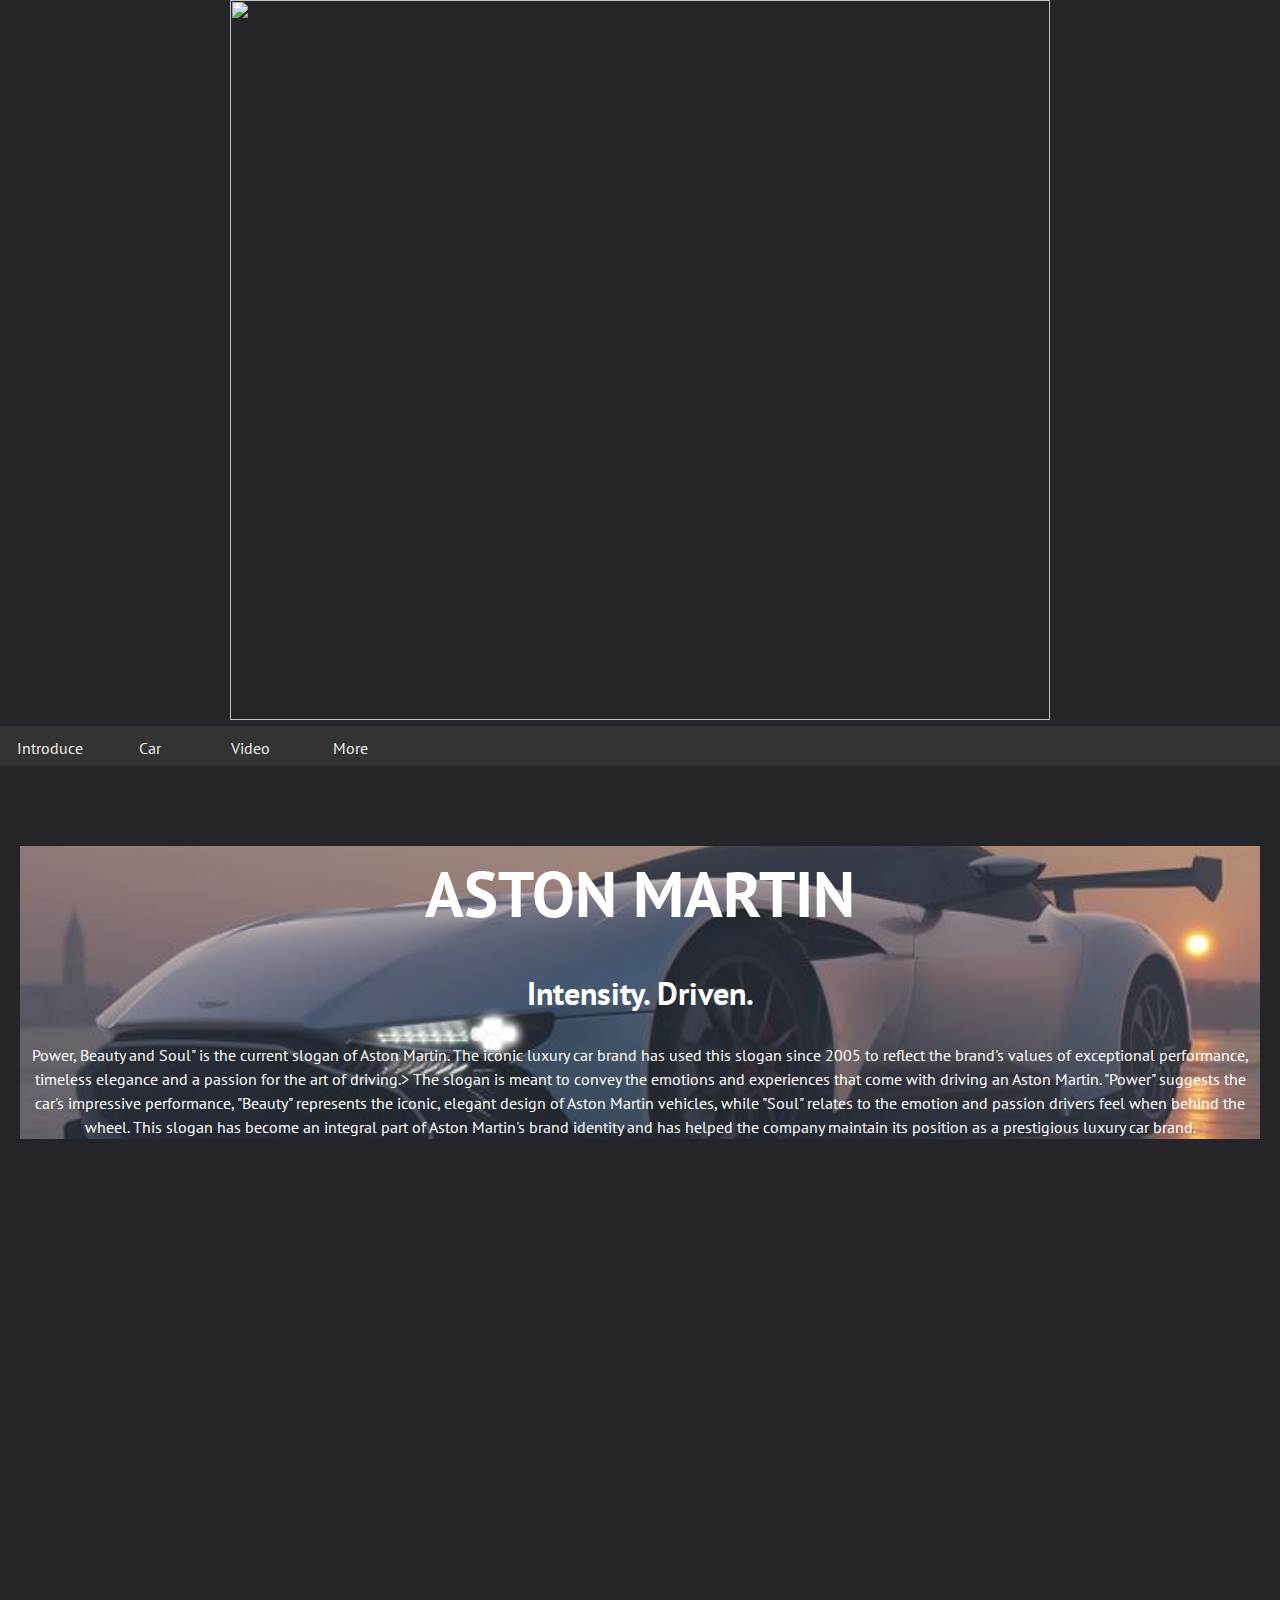
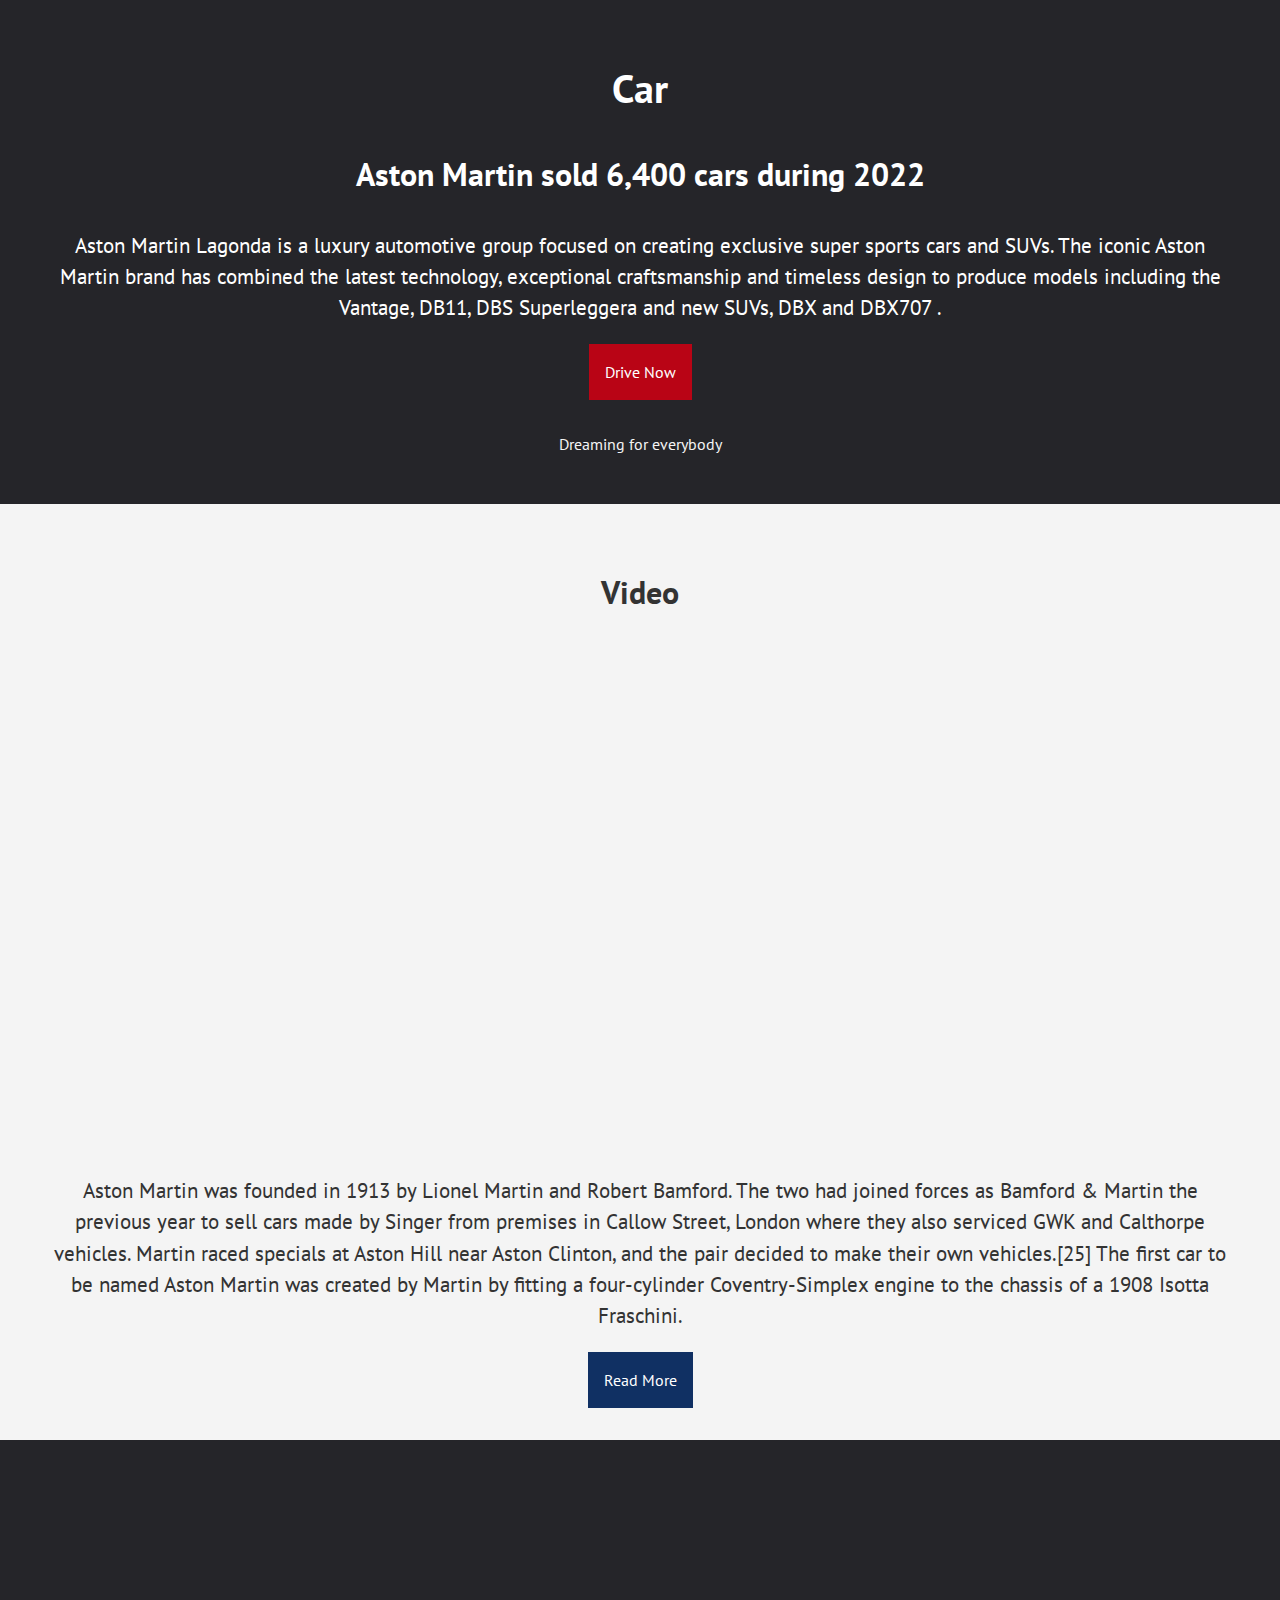
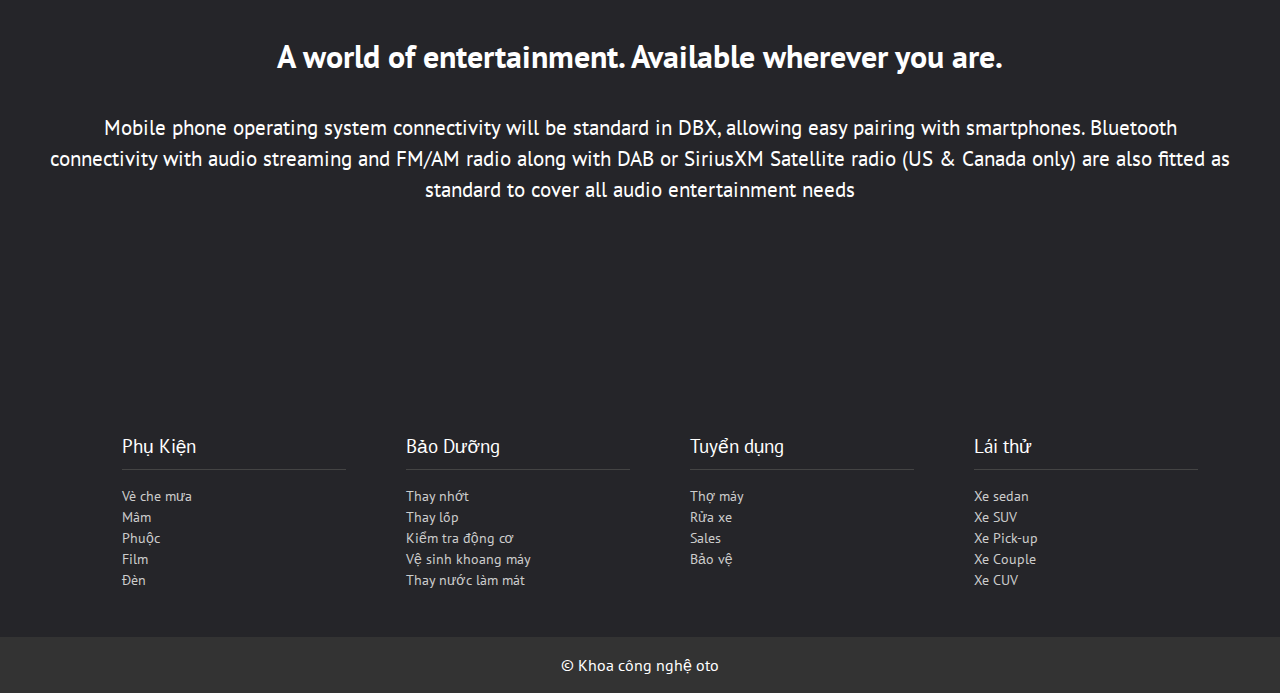
==== index.html @ b35b9ddd "This is a new commit for what I originally planned to be amended" ====
<!DOCTYPE html>
<html lang="en">

<head>
  <meta charset="UTF-8">
  <meta name="viewport" content="width=device-width, initial-scale=1.0">
  <meta http-equiv="X-UA-Compatible" content="ie=edge">
  <link rel="stylesheet" href="https://use.fontawesome.com/releases/v5.2.0/css/all.css" integrity="sha384-hWVjflwFxL6sNzntih27bfxkr27PmbbK/iSvJ+a4+0owXq79v+lsFkW54bOGbiDQ"
    crossorigin="anonymous">

  <link rel="stylesheet" href="css/style.css">
  <title>Welcome to Aston Martin</title>
</head>

<body>
    <div class="mobile-menu-wrapper">
        <div class="mobile-menu-overlay">
        </div>
        <div class="mobile-menu-container scrollable">
			<a class="mobile-menu-close" href="javascript:void(0)"> 
                <img class="btn-menu" 
                src="image/logo.png" alt=""></a>
           
        </div>
    </div>
  <!-- Showcase & Nav -->
  <div id="showcase">
    <header>
      <nav class='cf'>
        <ul class='cf'>
          <li class="hide-on-small">
            <a href="#showcase">Introduce</a>
          </li>
          <li>
            <a href='#music'>Car</a>
          </li>
          <li>
            <a href='#video'>Video</a>
          </li>
          <li>
            <a href="#more">More</a>
          </li>
            

        </ul>
        <a href='#' id='openup'>ASTON MARTIN</a>
      </nav>
    </header>
    <div class="batman">
      <h1>ASTON MARTIN</h1>
      <h2>Intensity. Driven.</h2>
      <p class="lead hide-on-small"></p>
        Power, Beauty and Soul" is the current slogan of Aston Martin. 
        The iconic luxury car brand has used this slogan since 2005 to reflect the brand's values of exceptional performance, timeless elegance and a passion for the art of driving.> 
         The slogan is meant to convey the emotions and experiences that come with driving an Aston Martin. "Power" suggests the car's impressive performance, "Beauty" represents the iconic, elegant design of Aston Martin vehicles, while "Soul" relates to the emotion and passion drivers feel when behind the wheel. 
         This slogan has become an integral part of Aston Martin's brand identity and has helped the company maintain its position as a prestigious luxury car brand.
      </p>
    </div>
  </div>

  <!-- Car Section -->
  <section id="music" class="section">
    <div class="container">
      <h2 class="section-head">
       </i> Car
      </h2>
      <h3>Aston Martin sold 6,400 cars during 2022</h3>
      <p class="lead">Aston Martin Lagonda is a luxury automotive group focused on creating exclusive super sports cars and SUVs. 
        The iconic Aston Martin brand has combined the latest technology, exceptional craftsmanship and timeless design to produce models including the Vantage, DB11, DBS Superleggera and new SUVs, DBX and DBX707 .
    </p>
      <a href="#" class="btn btn-primary mb">Drive Now</a>
      <p class="text-light">Dreaming for everybody</p>
      <div class="sedan">
        <img src="./image/1.jpg" alt="" class="item" />
        <img src="./image/6.jpg" alt="" class="item" />
        <img src="./image/8.jpg" alt="" class="item" />
       
    </div>
    <script>
        var myIndex = 0;
        carousel();

        function carousel(){
            var x = document.getElementsByClassName("item");
            for(var i = 0; i < x.length; i++){
                x[i].style.display = "none";
            }
            myIndex++;
            if(myIndex > x.length){
                myIndex = 1;

            }
            x[myIndex - 1].style.display = "block";
            setTimeout(carousel,2000);
        }
    </script>
    </div>
  </section>

  <!-- Video Section -->
  <section id="video" class="section bg-light">
    <div class="container">
      <h3>Video</h3>
      <iframe width="800" height="500" 
      src="https://www.youtube.com/embed/kyOWkoTla2Y/autoplay=1" title="Getting started, from entry to exit | Aston Martin DB11" frameborder="0" allow="accelerometer; autoplay; clipboard-write; encrypted-media; gyroscope; picture-in-picture; web-share" allowfullscreen></iframe>
      <p class="lead">Aston Martin was founded in 1913 by Lionel Martin and Robert Bamford.
         The two had joined forces as Bamford & Martin the previous year to sell cars made by Singer from premises in Callow Street, London where they also serviced GWK and Calthorpe vehicles. 
         Martin raced specials at Aston Hill near Aston Clinton, and the pair decided to make their own vehicles.[25] The first car to be named Aston Martin was created by Martin by fitting a four-cylinder Coventry-Simplex engine to the chassis of a 1908 Isotta Fraschini.</p>
      <a href="#" class="btn btn-secondary">Read More</a>
    
    </div>
  </section>

  <!-- Entertainment Section -->
  <section id="entertainment" class="section">
    <div class="container">
      <h3>A world of entertainment. Available wherever you are.</h3>
      <p class="lead">Mobile phone operating system connectivity will be standard in DBX, allowing easy pairing with
        smartphones. Bluetooth connectivity with audio streaming and FM/AM radio along with DAB or
        SiriusXM Satellite radio (US & Canada only) are also fitted as standard to cover all audio
        entertainment needs</p>
    </div>
  </section>

  

  <!-- Footer -->
  <footer>
    <div class="container">
      <div class="footer-cols">
        <ul>
          <li>Phụ Kiện</li>
          <li>
            <a href="#">Vè che mưa</a>
          </li>
<li>
            <a href="#">Mâm</a>
          </li>
          <li>
            <a href="#">Phuộc</a>
          </li>
          <li>
            <a href="#">Film</a>
          </li>
          <li>
            <a href="#">Đèn</a>
          </li>
        </ul>

        <ul>
          <li>Bảo Dưỡng</li>
          <li>
            <a href="#">Thay nhớt</a>
          </li>
          <li>
            <a href="#">Thay lốp</a>
          </li>
          <li>
            <a href="#">Kiểm tra động cơ</a>
          </li>
          <li>
            <a href="#">Vệ sinh khoang máy</a>
          </li>
          <li>
            <a href="#">Thay nước làm mát</a>
          </li>
        </ul>

        <ul>
          <li>Tuyển dụng</li>
          <li>
            <a href="#">Thợ máy</a>
          </li>
          <li>
            <a href="#">Rửa xe</a>
          </li>
          <li>
            <a href="#">Sales</a>
          </li>
          <li>
            <a href="#">Bảo vệ</a>
          </li>
          
    

        </ul>

        <ul>
          <li>Lái thử</li>
          <li>
            <a href="#">Xe sedan</a>
          </li>
          <li>
            <a href="#">Xe SUV</a>
          </li>
          <li>
            <a href="#">Xe Pick-up</a>
          </li>
          <li>
            <a href="#">Xe Couple</a>
          </li>
          <li>
            <a href="#">Xe CUV</a>
          </li>
        </ul>

      </div>
    </div>
    <div class="footer-bottom text-center">
     &copy; Khoa công nghệ oto 
    </div>
  </footer>

  
</body>

</html>
---- css/style.css ----
@import url('https://fonts.googleapis.com/css?family=PT+Sans');

/* CSS Variables */
:root {
  --primary-color: #b90415;
  --primary-color-hover: #d3071b;
  --secondary-color: #103063;
  --secondary-color-hover: #143f85;
  --light-color: #f4f4f4;
}
.batman{
  text-align: center;
  margin-top: 80px;
  margin-bottom: -50px;
  margin-left: 20px;
  margin-right: 20px;
  background-repeat: no-repeat;
  background-position: center;
  background-size: cover;
  background-image: url(../Image/5.jpg)
}

body {
  font-family: 'PT Sans', sans-serif;
  min-width: none;
  background-color: #252529;
  margin: 0;
  color: #fff;
  line-height: 1.5
}

img {
  margin: auto;
  width: 100%;
  text-align: center;
}

a {
  text-decoration: none;
  color: #ccc;
}

/* Section */
.section {
  padding: 2rem 0;
}
.section-head {

    font-size: 2.5rem;
    margin: 0;
  }

.section h3 {
  font-size: 2rem;
}

section#entertainment {
  background: url(../image/3.jpg) no-repeat bottom/cover;
  padding: 10rem 0;
}

.gift-cards {
  display: grid;
  grid-gap: 20px;
  grid-template-columns: repeat(2, 1fr);
  text-align: left;
}

/* Showcase */
#showcase {
  margin: 0;
  padding: 0;
  
  width: 100%;
  height: 100vh;
  position: relative;
  overflow-y: hidden;
}

#showcase .container {
  margin-top: 25vh;
}

#showcase h1 {
  font-size: 4rem;
  margin-bottom: 0;
}

#showcase h2 {
  font-size: 2rem;
}

/* Footer */
footer .footer-cols {
  display: grid;
  grid-gap: 20px;
  grid-template-columns: repeat(4, 1fr);
  padding: 2rem;
  text-align: left;
  font-size: 14px;
}

footer .footer-cols ul {
  list-style: none;
}

footer .footer-cols ul li:first-child {
  font-size: 1.2rem;
  padding-bottom: 0.5rem;
  border-bottom: #444 solid 1px;
  margin-bottom: 1rem;
}

footer .footer-bottom {
  background: #333;
  padding: 1rem;
}

/* Utility Classes */
.container {
  max-width: 1180px;
  text-align: center;
  margin: 1;
  padding: 1 3rem;
}

.lead {
  font-size: 1.3rem;
}

.text-center {
  text-align: center;
}

/* Buttons */
.btn {
  padding: 1rem;
  color: #fff;
  display: inline-block;
}

.btn-primary {
  background: var(--primary-color);
}

.btn-primary:hover {
  background: var(--primary-color-hover);
}

.btn-secondary {
  background: var(--secondary-color);
}

.btn-secondary:hover {
  background: var(--secondary-color-hover);
}

/* Text colors */
.text-primary {
  color: var(--primary-color);
}

.text-secondary {
  color: var(--secondary-color);
}

.text-light {
  color: var(--light-color);
}

.bg-light {
  background: var(--light-color);
  color: #333;
}

.mb {
  margin-bottom: 1rem;
}

.mt {
  margin-top: 1rem;
}

/* Navigation */
nav {
  height: 40px;
  width: 100%;
  background-color: #333;
  color: #eee;
  position: relative;
}
nav ul {
  padding: 0;
  margin: 0;
}
nav li {
  display: inline;
  float: left;
}
nav a {
  display: inline-block;
  width: 100px;
  text-align: center;
  text-decoration: none;
  padding: 10px 0;
  color: #eee;
  text-decoration: none;
}
nav li:hover {
  background-color: #444;
}
nav a#openup {
  display: none;
}

@media screen and (max-width: 580px) {
  .hide-on-small {
    display: none;
  }

  #showcase {
    height: 50vh;
  }

  #showcase .container {
    margin-top: 15vh;
}

  #showcase h1 {
    font-size: 3rem;
  }

  #showcase h2 {
    font-size: 1.5rem;
  }

  nav {
    height: auto;
    border-bottom: 0;
  }
  nav ul {
    display: none;
    height: auto;
  }
  nav li {
    width: 100%;
    float: left;
    position: relative;
  }
  nav a {
    text-align: left;
    width: 100%;
    text-indent: 25px;
    background: #333;
    border-bottom: 1px solid #555;
  }
  nav a:hover {
    background: #444;
  }
  nav a#openup:after {
    content: '|||';
    transform: rotate(-90deg);
    -ms-transform: rotate(-90deg);
    /* IE 9 */
    -webkit-transform: rotate(-90deg);
    /* Safari and Chrome */
    width: 30px;
    height: 30px;
    display: inline-block;
    position: absolute;
    right: 5px;
    top: 20px;
  }
  nav a#openup {
    display: block;
    background-color: #333;
    width: 100%;
    position: relative;
  }
}
.cf:before,
.cf:after {
  content: '';
  display: table;
}

.cf:after {
  clear: both;
}

.cf {
  zoom: 1;
}


@media screen and (max-width: 780px) {
  .gift-cards {
    grid-template-columns: 1fr;
  }

  footer .footer-cols {
    display: none;
  }
}

@media screen and (max-height: 580px) {
  #showcase p.lead {
    display: none;
  }
}
.container{
    margin-top: auto;
    width: auto;
    height: auto;
    margin: auto;
    position: relative;
}
img{
    margin: auto;
    width: 80%;
    height:auto;
    text-align: center;
}

a {
    text-decoration: none;
}
.prev, .next{
    position: absolute;
    top: 50%;
    margin-top: -22px;
    font-size: 18px;
    padding: 16px;
    /* background : orange; */
    border-radius: 0 3px 3px 0;
    color: beige;

}
.next{
    right: 0;
}
.prev:hover, 
.next:hover {
    background: rgba(0,0,0,0.8);
}
.btn-menu {
   margin-left: 10%;
   width: 80%; height: 80vh;
}
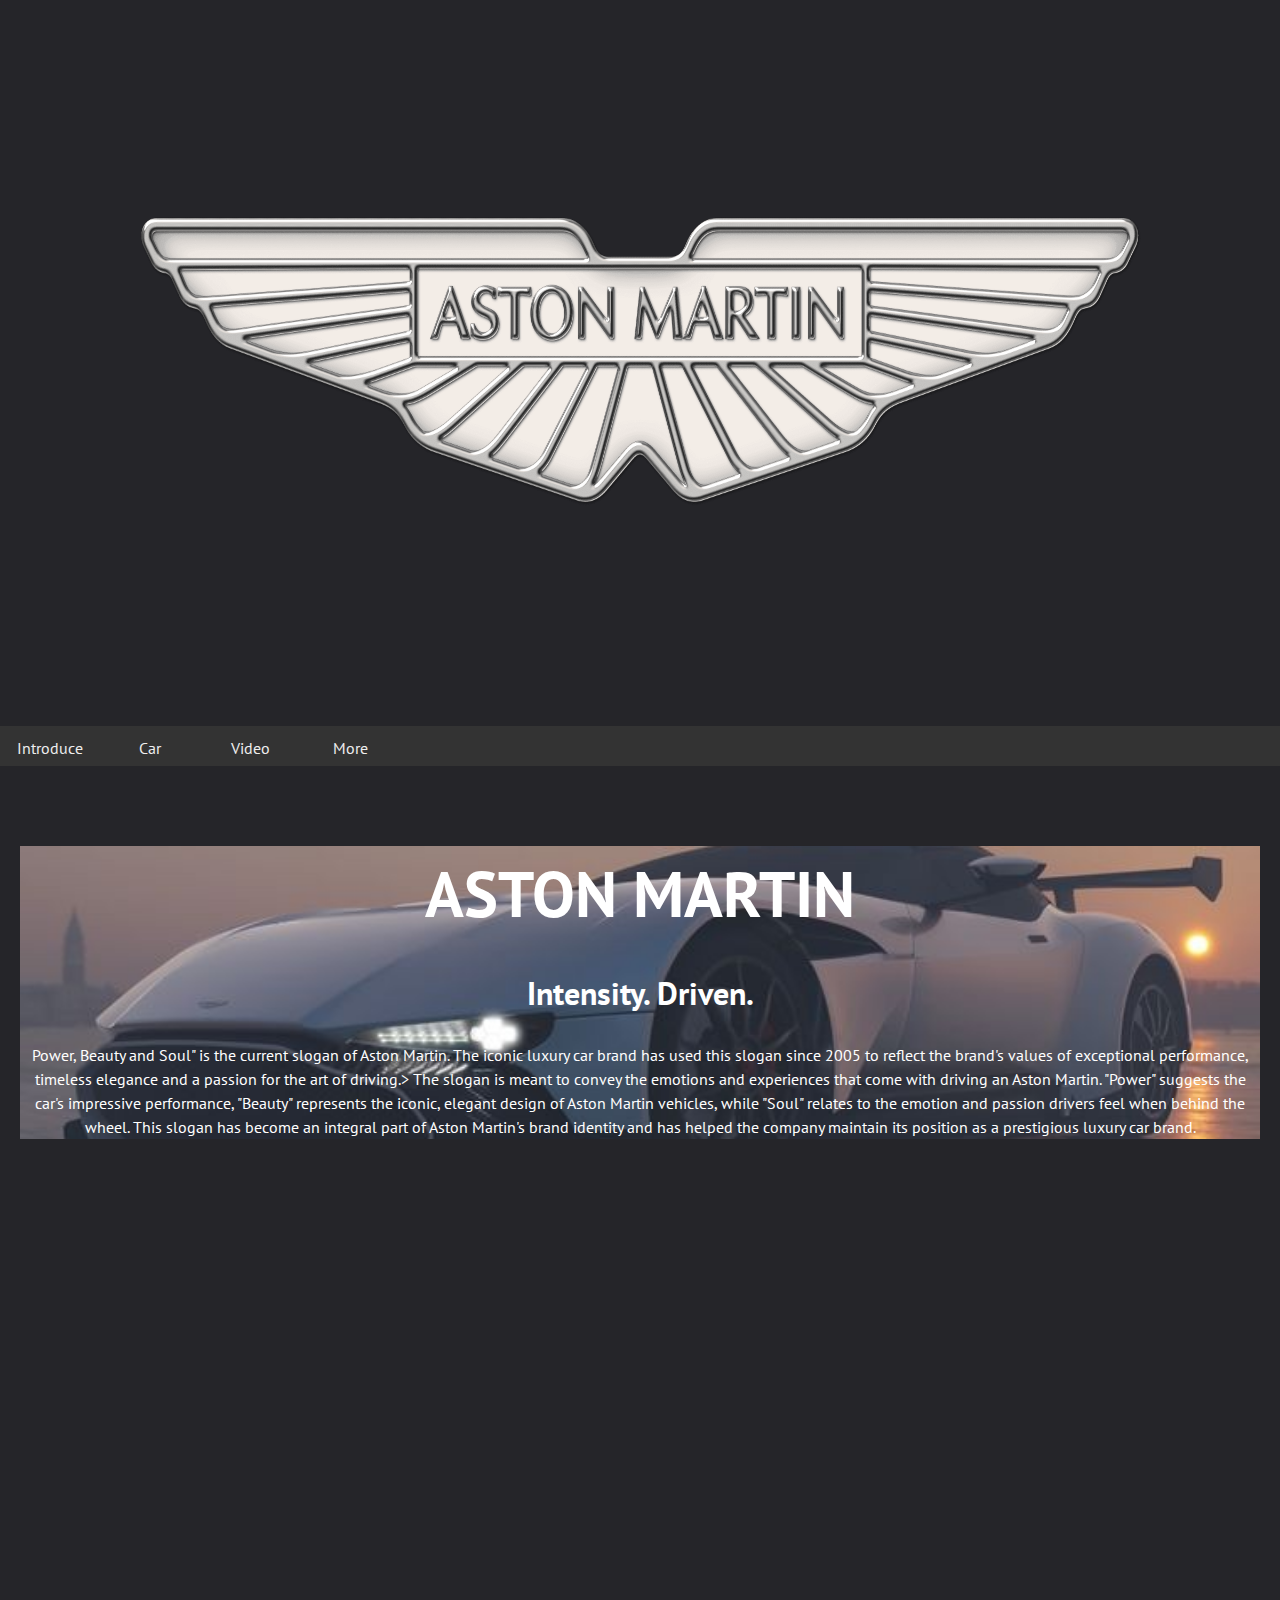
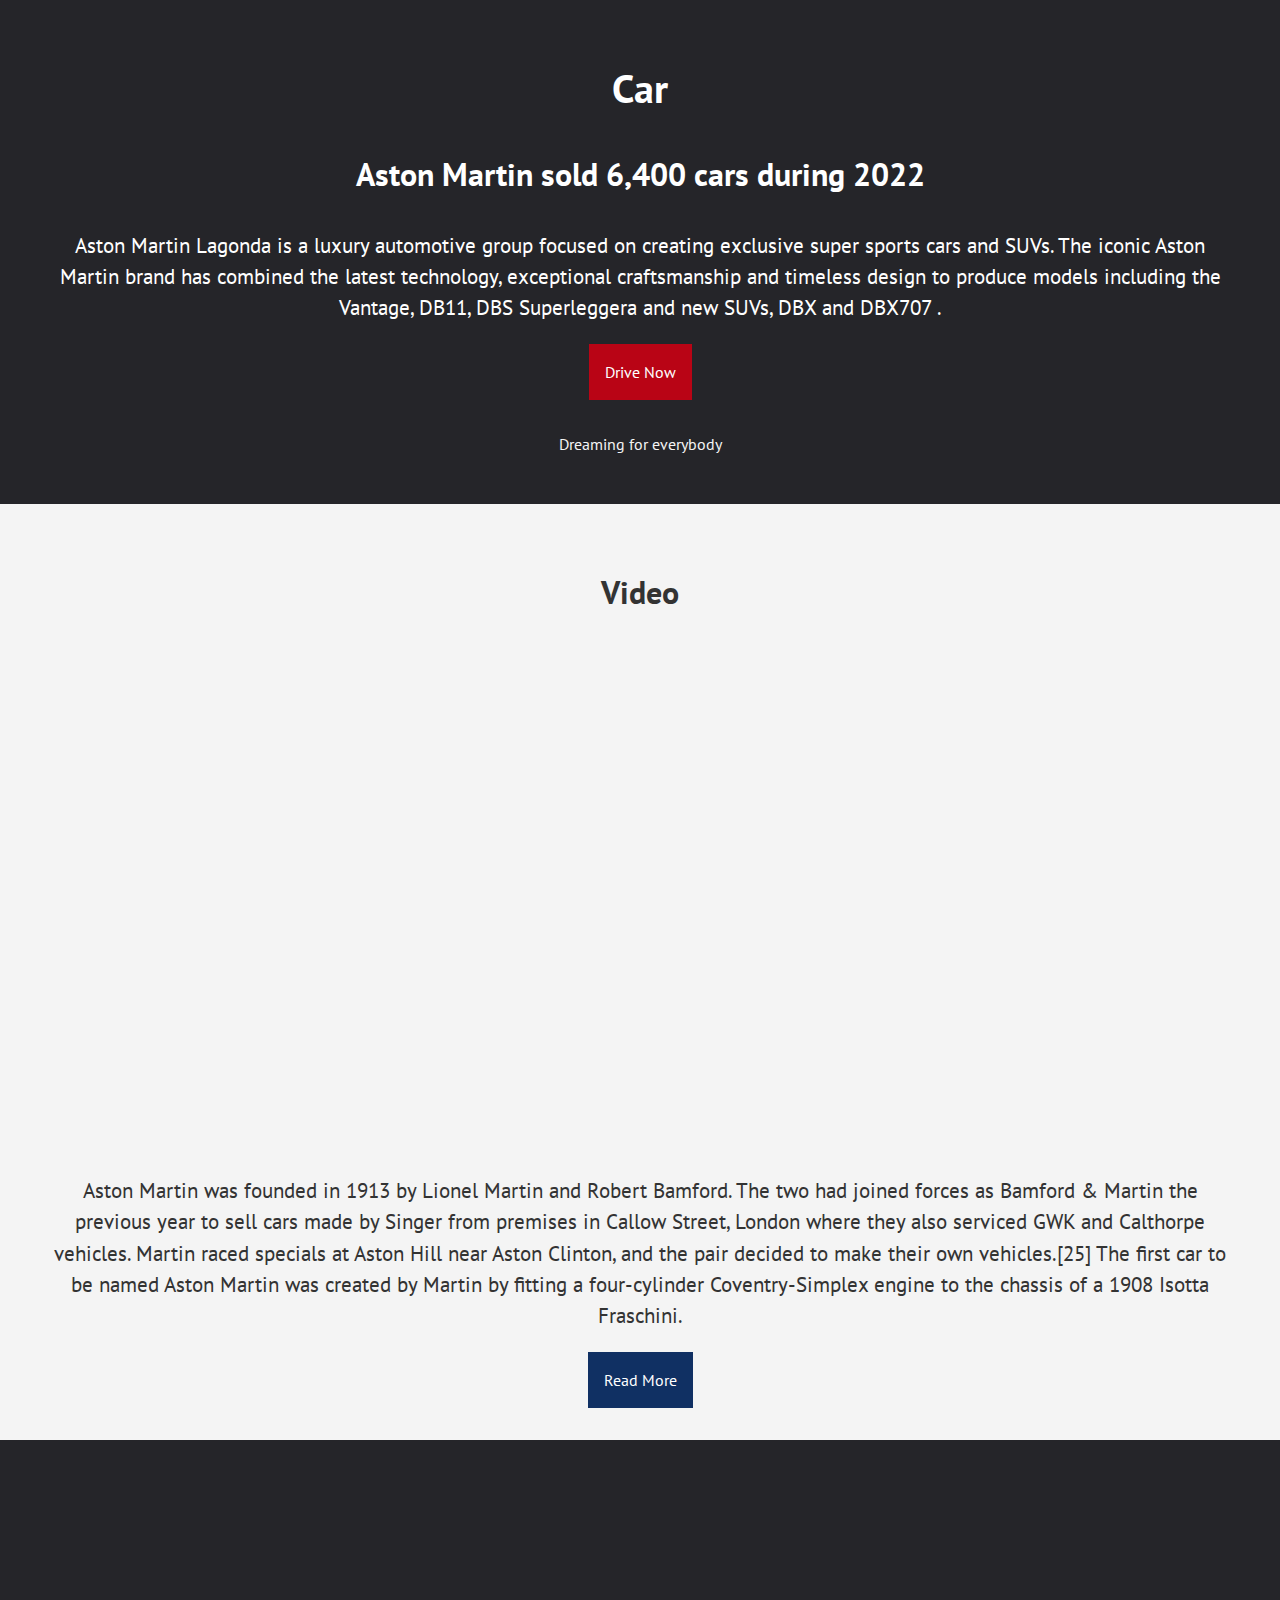
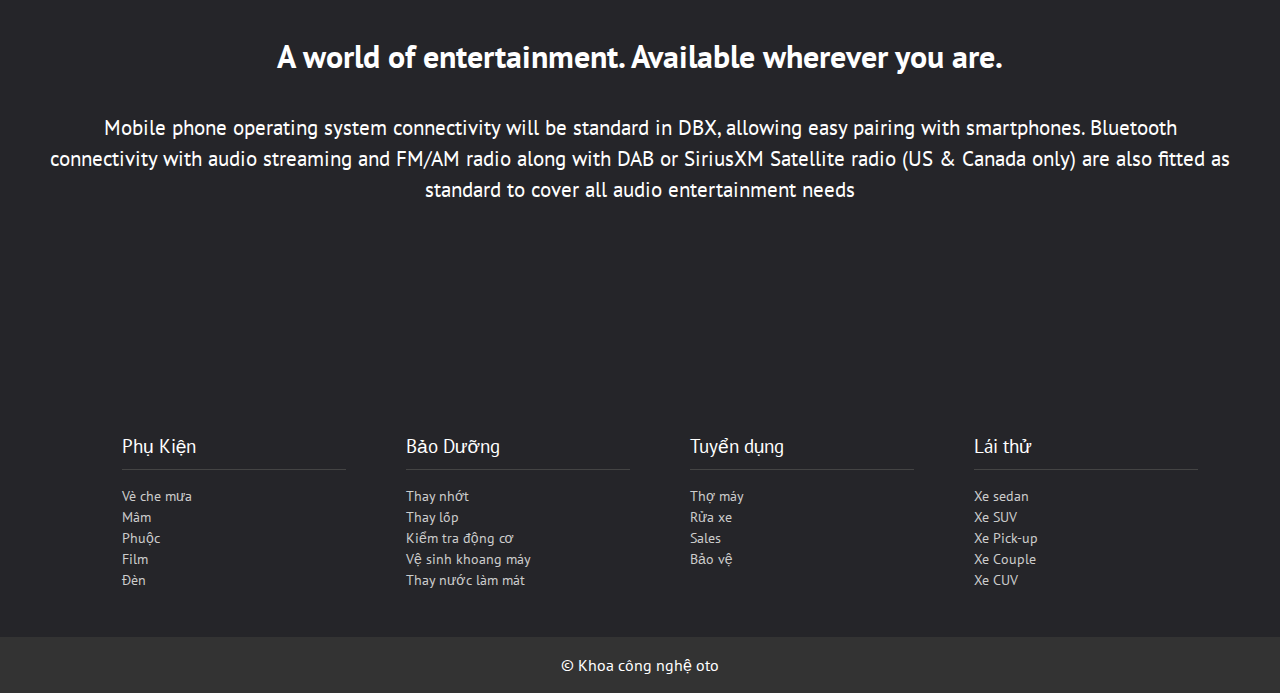
==== commit 3051ad26: "abc" ====
--- a/index.html
+++ b/index.html
@@ -19,7 +19,7 @@
         <div class="mobile-menu-container scrollable">
 			<a class="mobile-menu-close" href="javascript:void(0)"> 
                 <img class="btn-menu" 
-                src="image/logo.png" alt=""></a>
+                src="./Image/logo.png" alt=""></a>
            
         </div>
     </div>
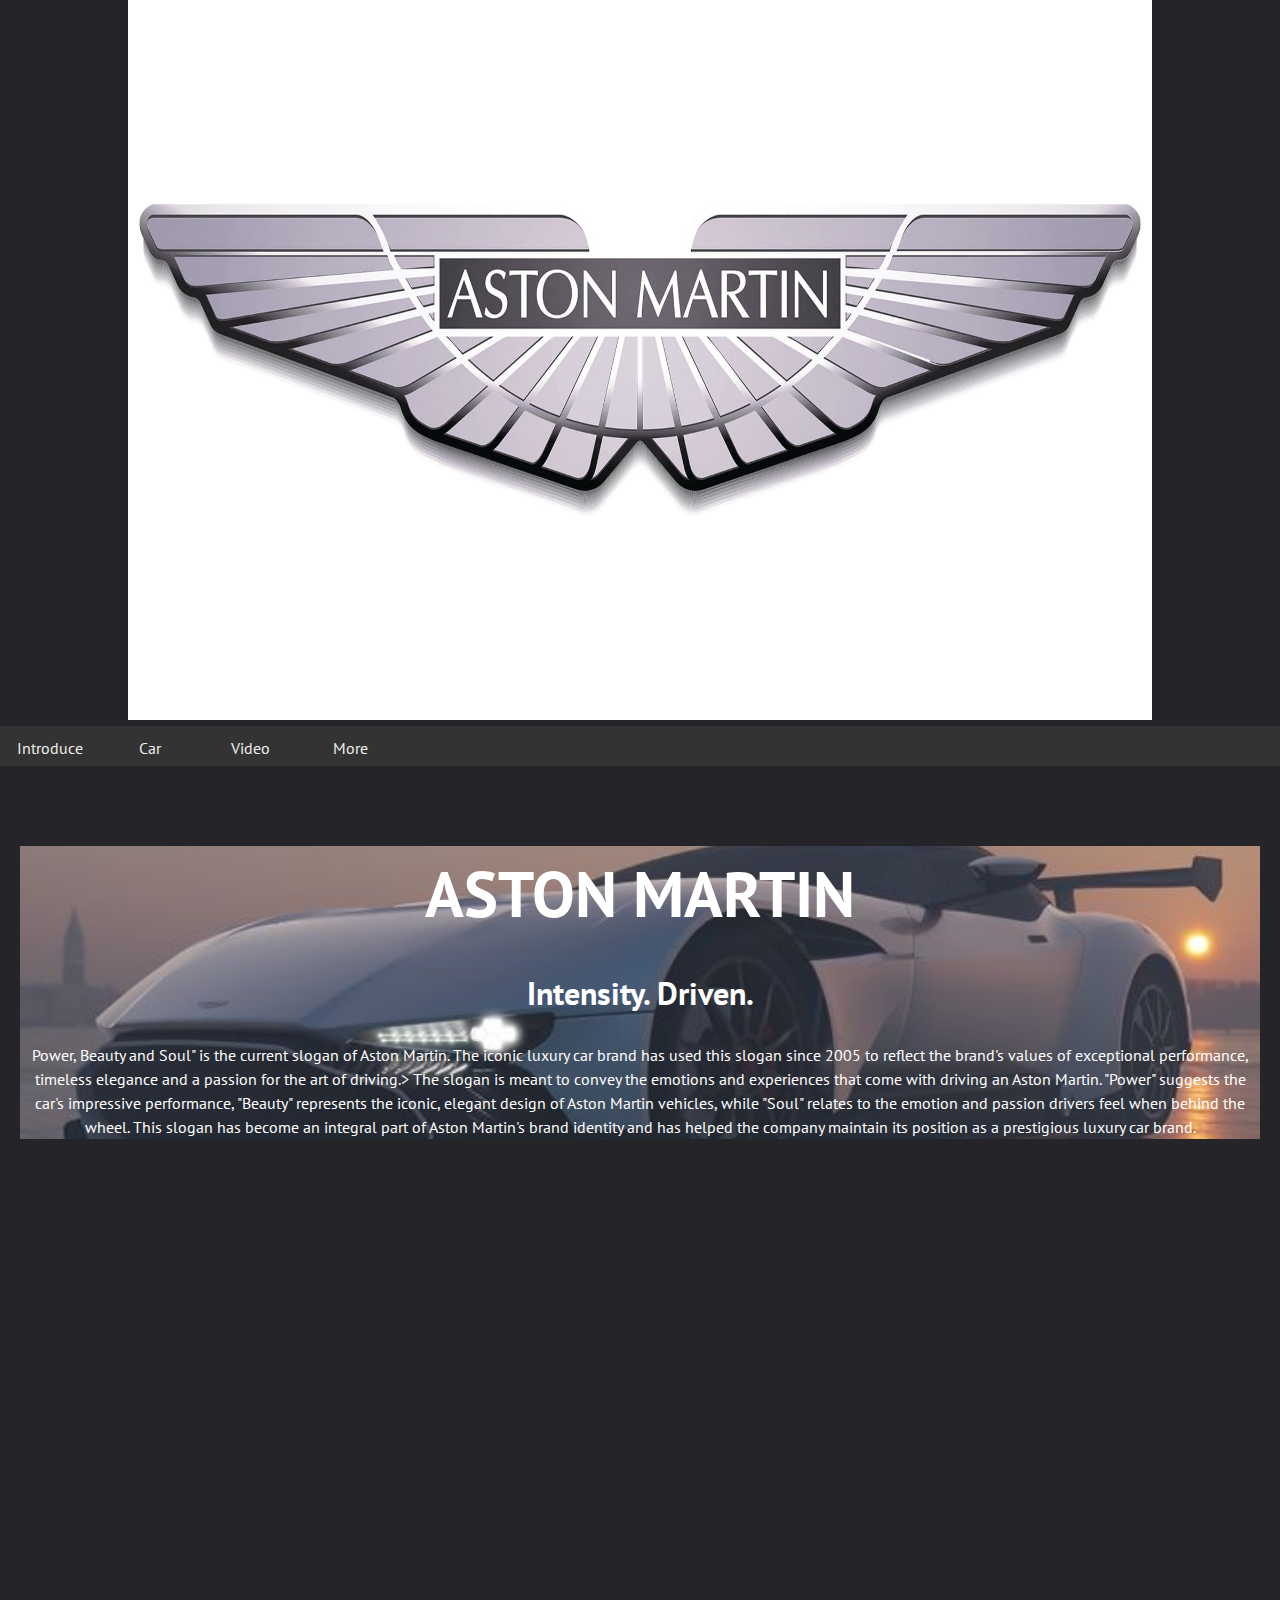
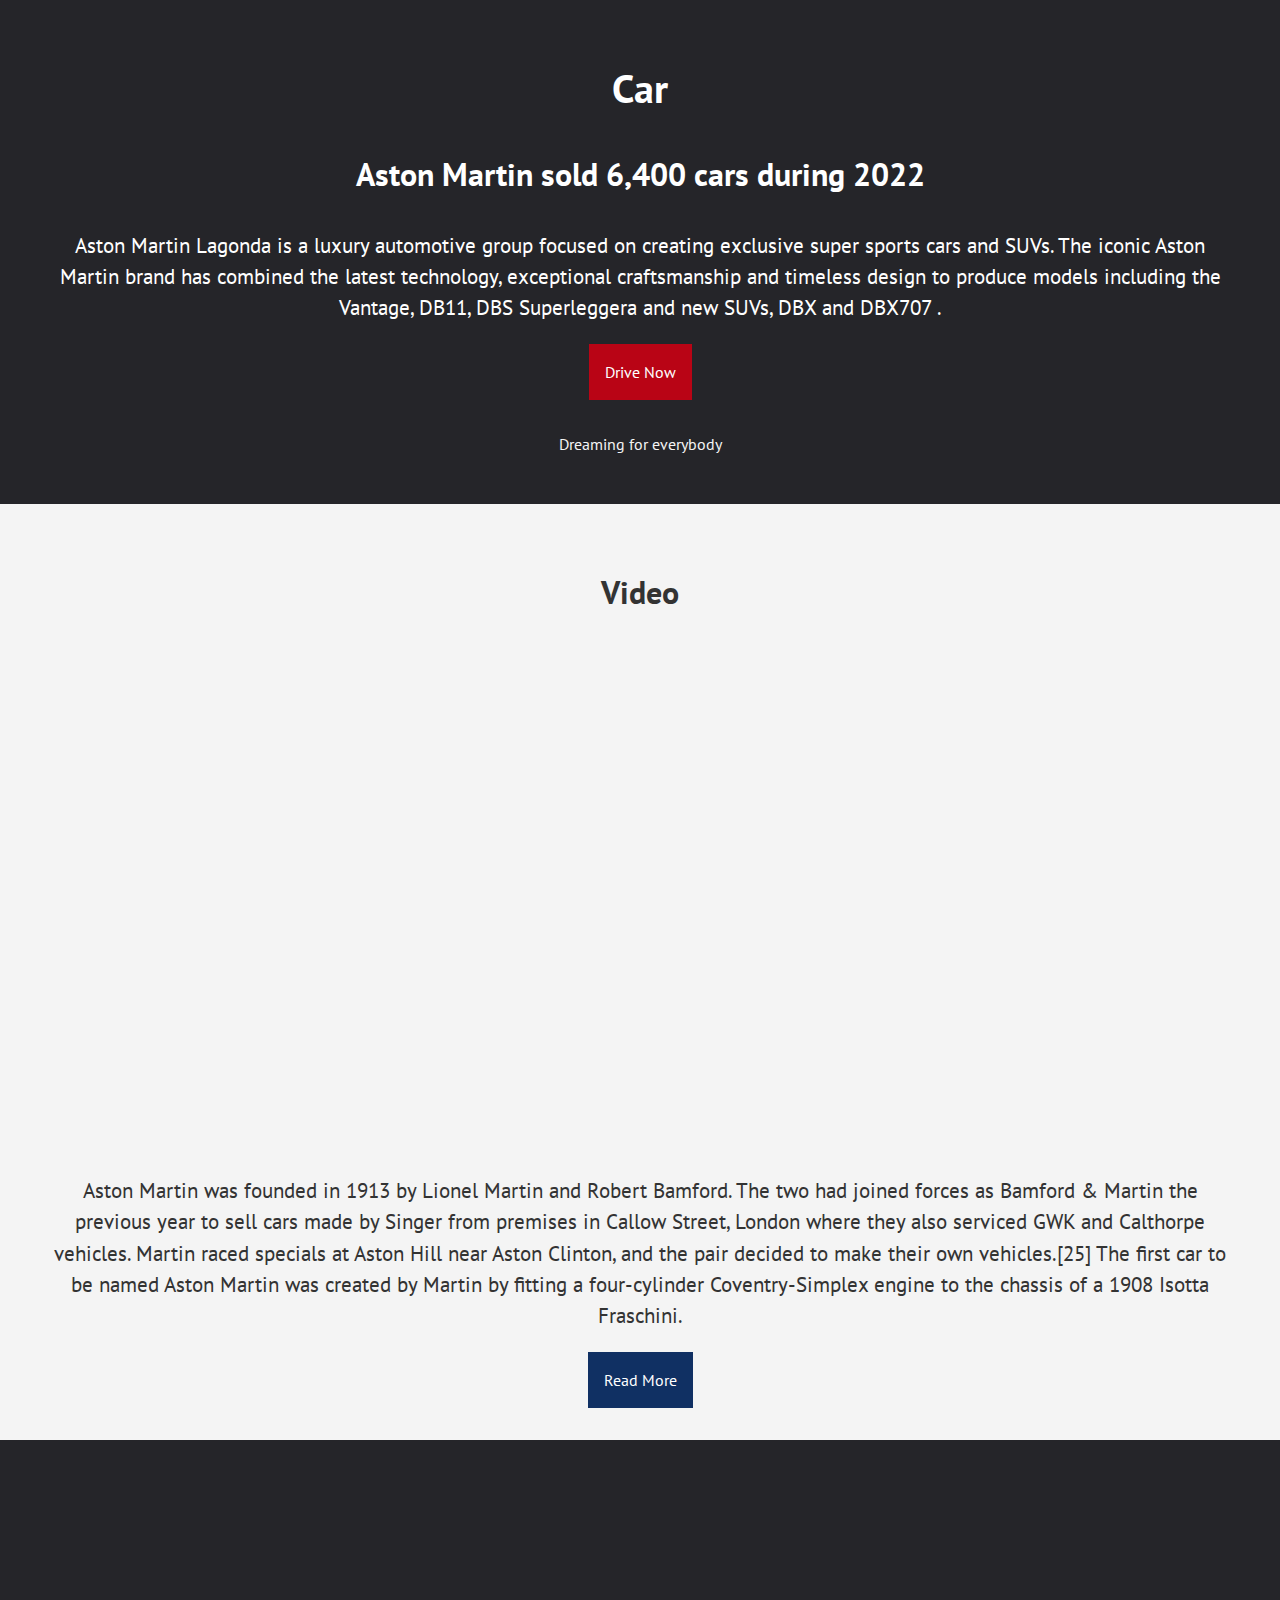
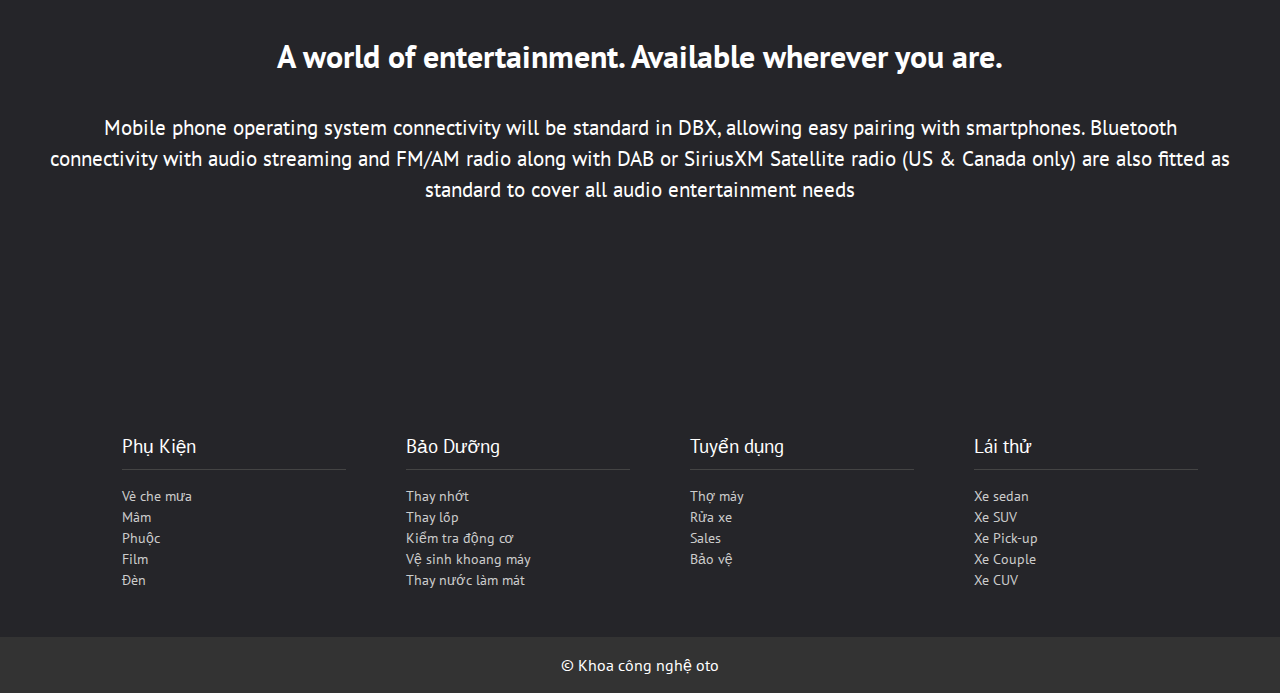
==== commit c8adf18e: "aa" ====
--- a/index.html
+++ b/index.html
@@ -19,7 +19,7 @@
         <div class="mobile-menu-container scrollable">
 			<a class="mobile-menu-close" href="javascript:void(0)"> 
                 <img class="btn-menu" 
-                src="./Image/logo.png" alt=""></a>
+                src="./Image/logo.jpg" alt=""></a>
            
         </div>
     </div>
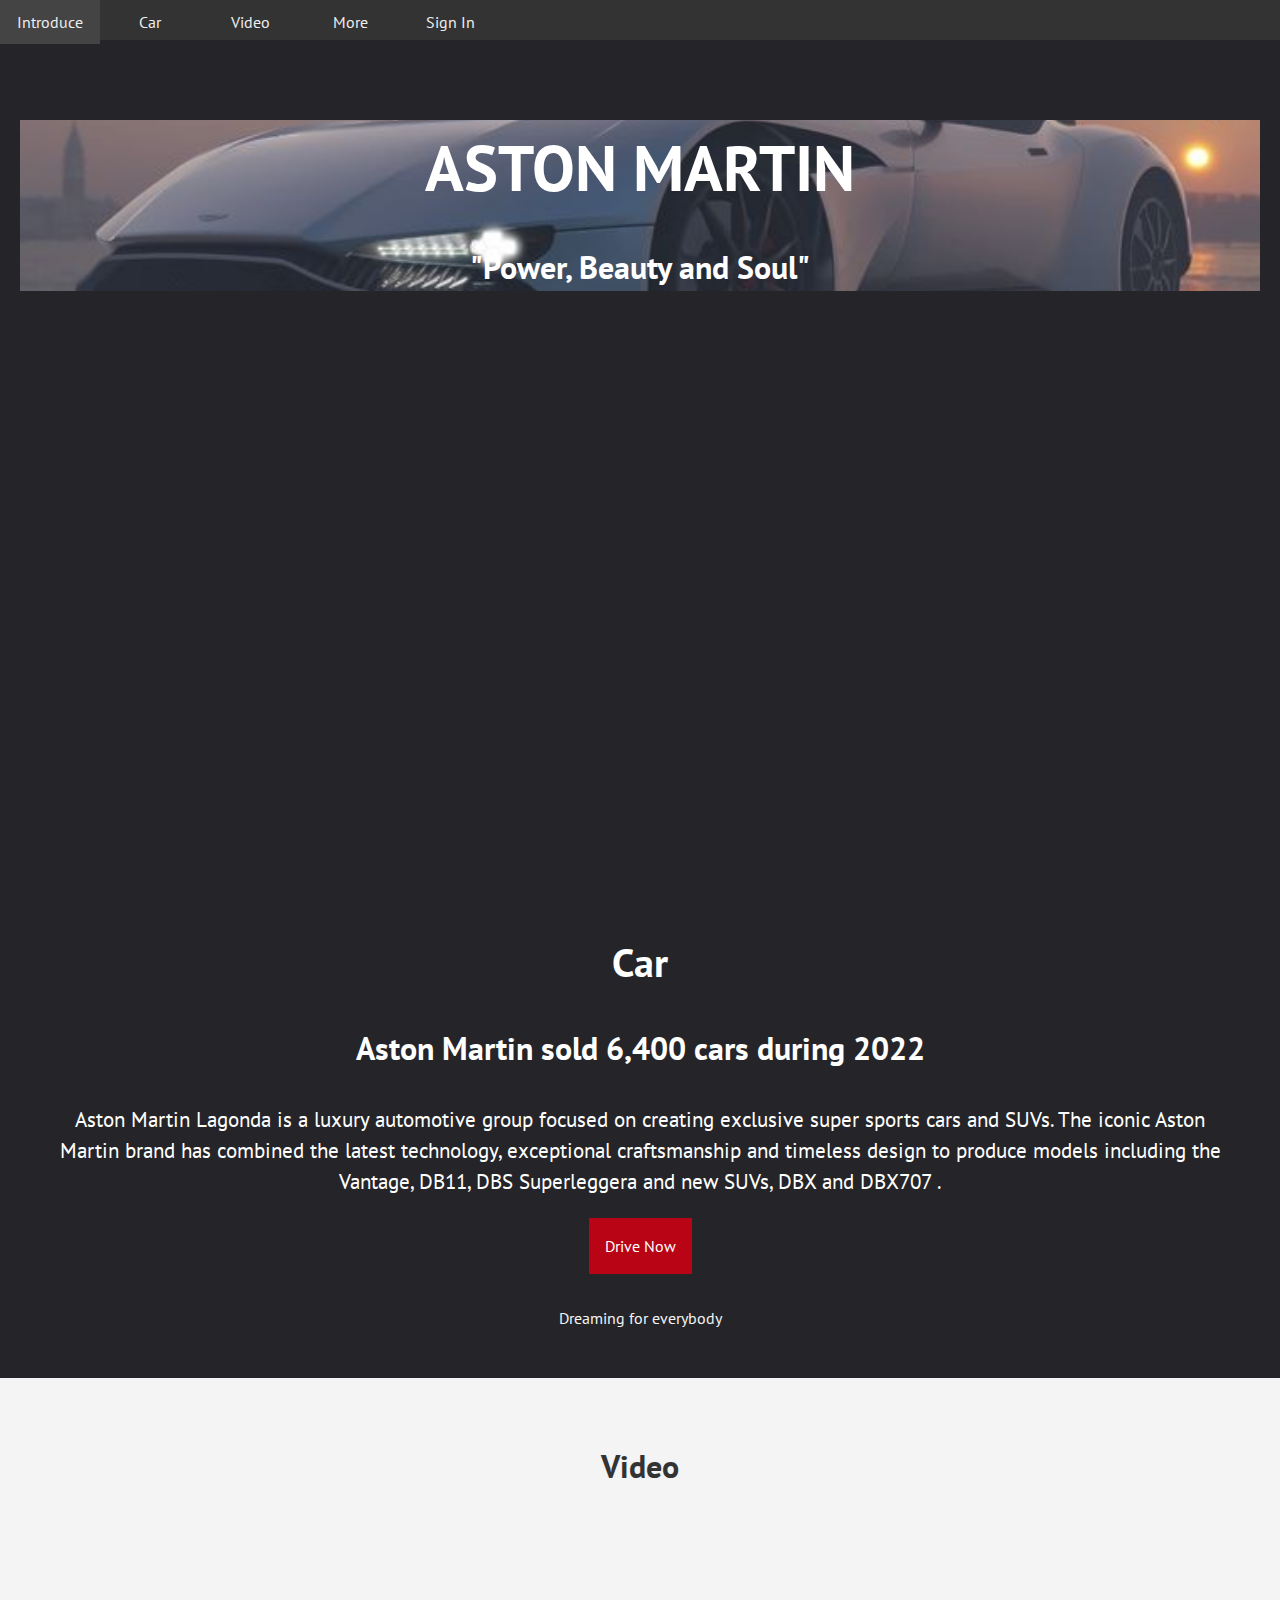
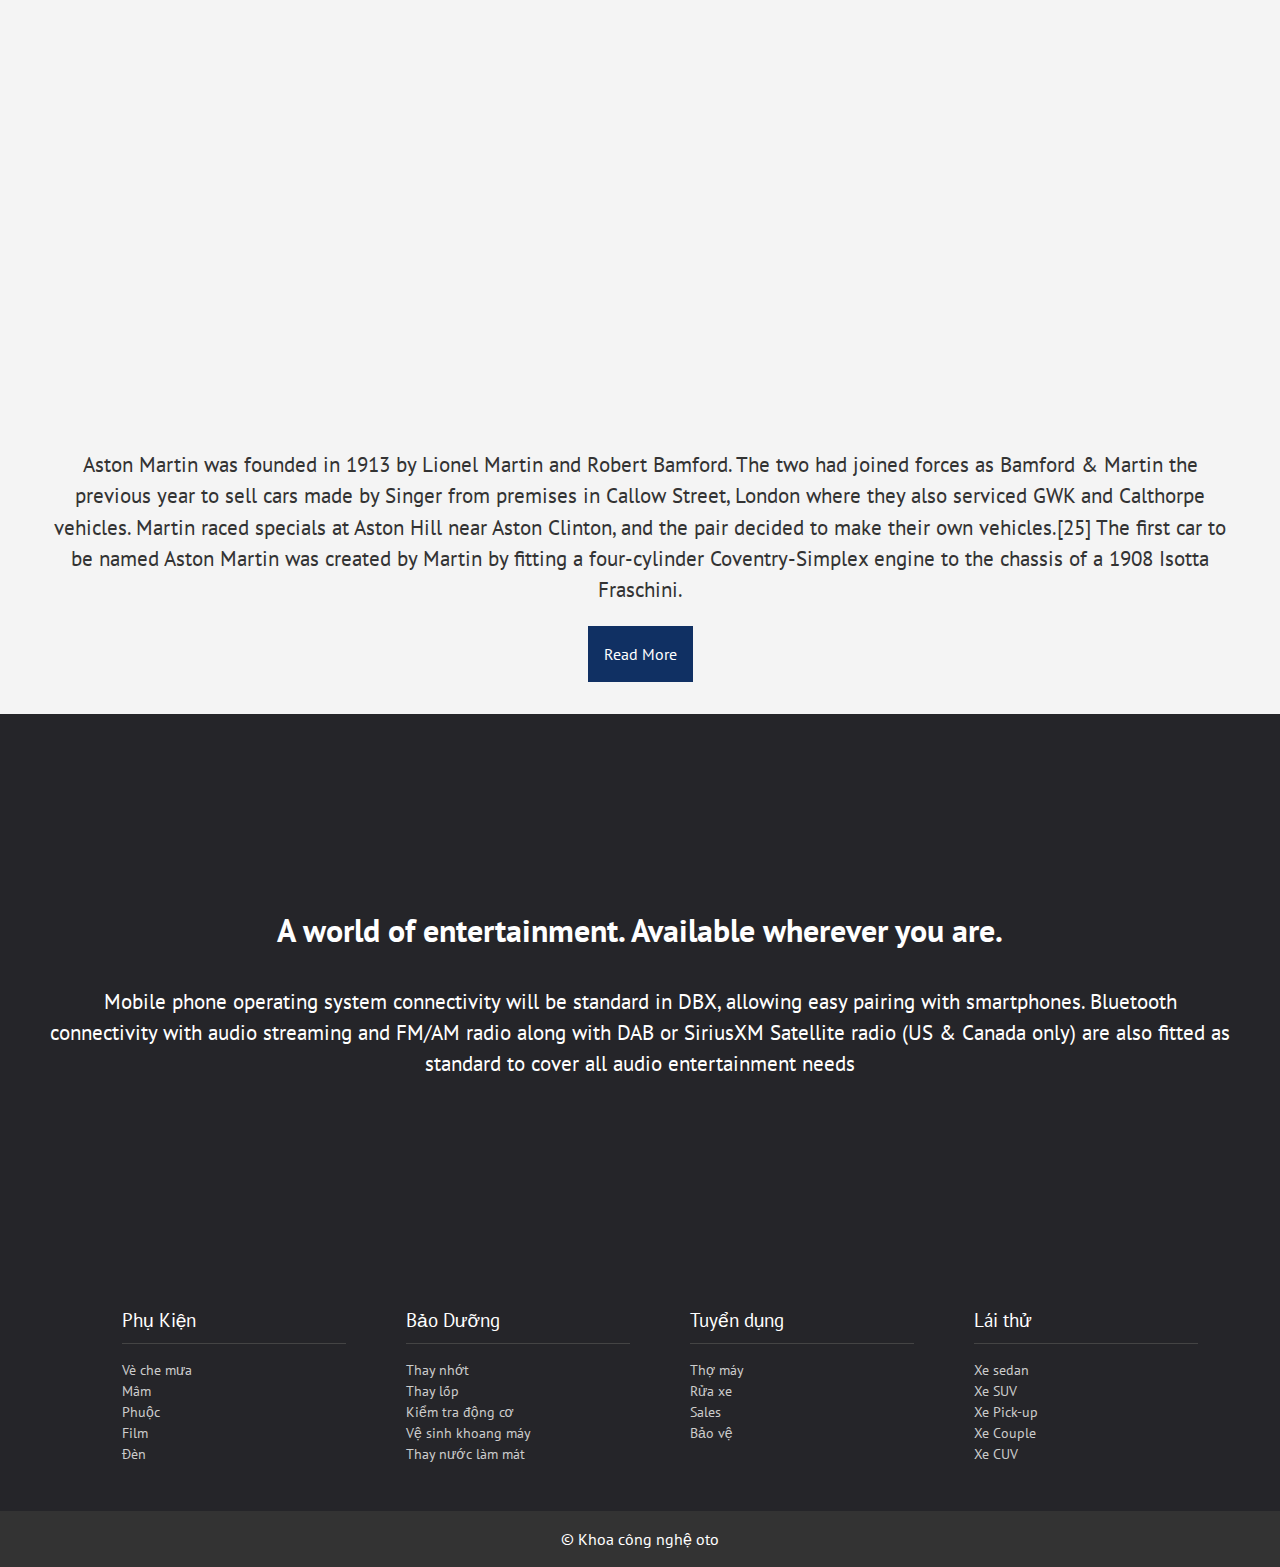
==== commit 2a6232b0: "abc" ====
--- a/index.html
+++ b/index.html
@@ -7,23 +7,11 @@
   <meta http-equiv="X-UA-Compatible" content="ie=edge">
   <link rel="stylesheet" href="https://use.fontawesome.com/releases/v5.2.0/css/all.css" integrity="sha384-hWVjflwFxL6sNzntih27bfxkr27PmbbK/iSvJ+a4+0owXq79v+lsFkW54bOGbiDQ"
     crossorigin="anonymous">
-
+  <link rel="shortcut icon" type="image/x-icon" href="/favicon.ico">
   <link rel="stylesheet" href="css/style.css">
   <title>Welcome to Aston Martin</title>
 </head>
-
-<body>
-    <div class="mobile-menu-wrapper">
-        <div class="mobile-menu-overlay">
-        </div>
-        <div class="mobile-menu-container scrollable">
-			<a class="mobile-menu-close" href="javascript:void(0)"> 
-                <img class="btn-menu" 
-                src="./Image/logo.jpg" alt=""></a>
-           
-        </div>
-    </div>
-  <!-- Showcase & Nav -->
+<!-- Showcase & Nav -->
   <div id="showcase">
     <header>
       <nav class='cf'>
@@ -38,25 +26,23 @@
             <a href='#video'>Video</a>
           </li>
           <li>
-            <a href="#more">More</a>
-          </li>
-            
-
-        </ul>
+            <a href="./more/more.html">More</a>
+          </li>
+          <li>
+            <a href="./Sign in/in.html">Sign In</a>
+          </li>
+        </ul>  
         <a href='#' id='openup'>ASTON MARTIN</a>
       </nav>
     </header>
     <div class="batman">
       <h1>ASTON MARTIN</h1>
-      <h2>Intensity. Driven.</h2>
-      <p class="lead hide-on-small"></p>
-        Power, Beauty and Soul" is the current slogan of Aston Martin. 
-        The iconic luxury car brand has used this slogan since 2005 to reflect the brand's values of exceptional performance, timeless elegance and a passion for the art of driving.> 
-         The slogan is meant to convey the emotions and experiences that come with driving an Aston Martin. "Power" suggests the car's impressive performance, "Beauty" represents the iconic, elegant design of Aston Martin vehicles, while "Soul" relates to the emotion and passion drivers feel when behind the wheel. 
-         This slogan has become an integral part of Aston Martin's brand identity and has helped the company maintain its position as a prestigious luxury car brand.
-      </p>
+      <h2>"Power, Beauty and Soul" </h2>
+ 
     </div>
   </div>
+<body>        
+  
 
   <!-- Car Section -->
   <section id="music" class="section">
@@ -91,7 +77,7 @@
 
             }
             x[myIndex - 1].style.display = "block";
-            setTimeout(carousel,2000);
+            setTimeout(carousel,2500);
         }
     </script>
     </div>
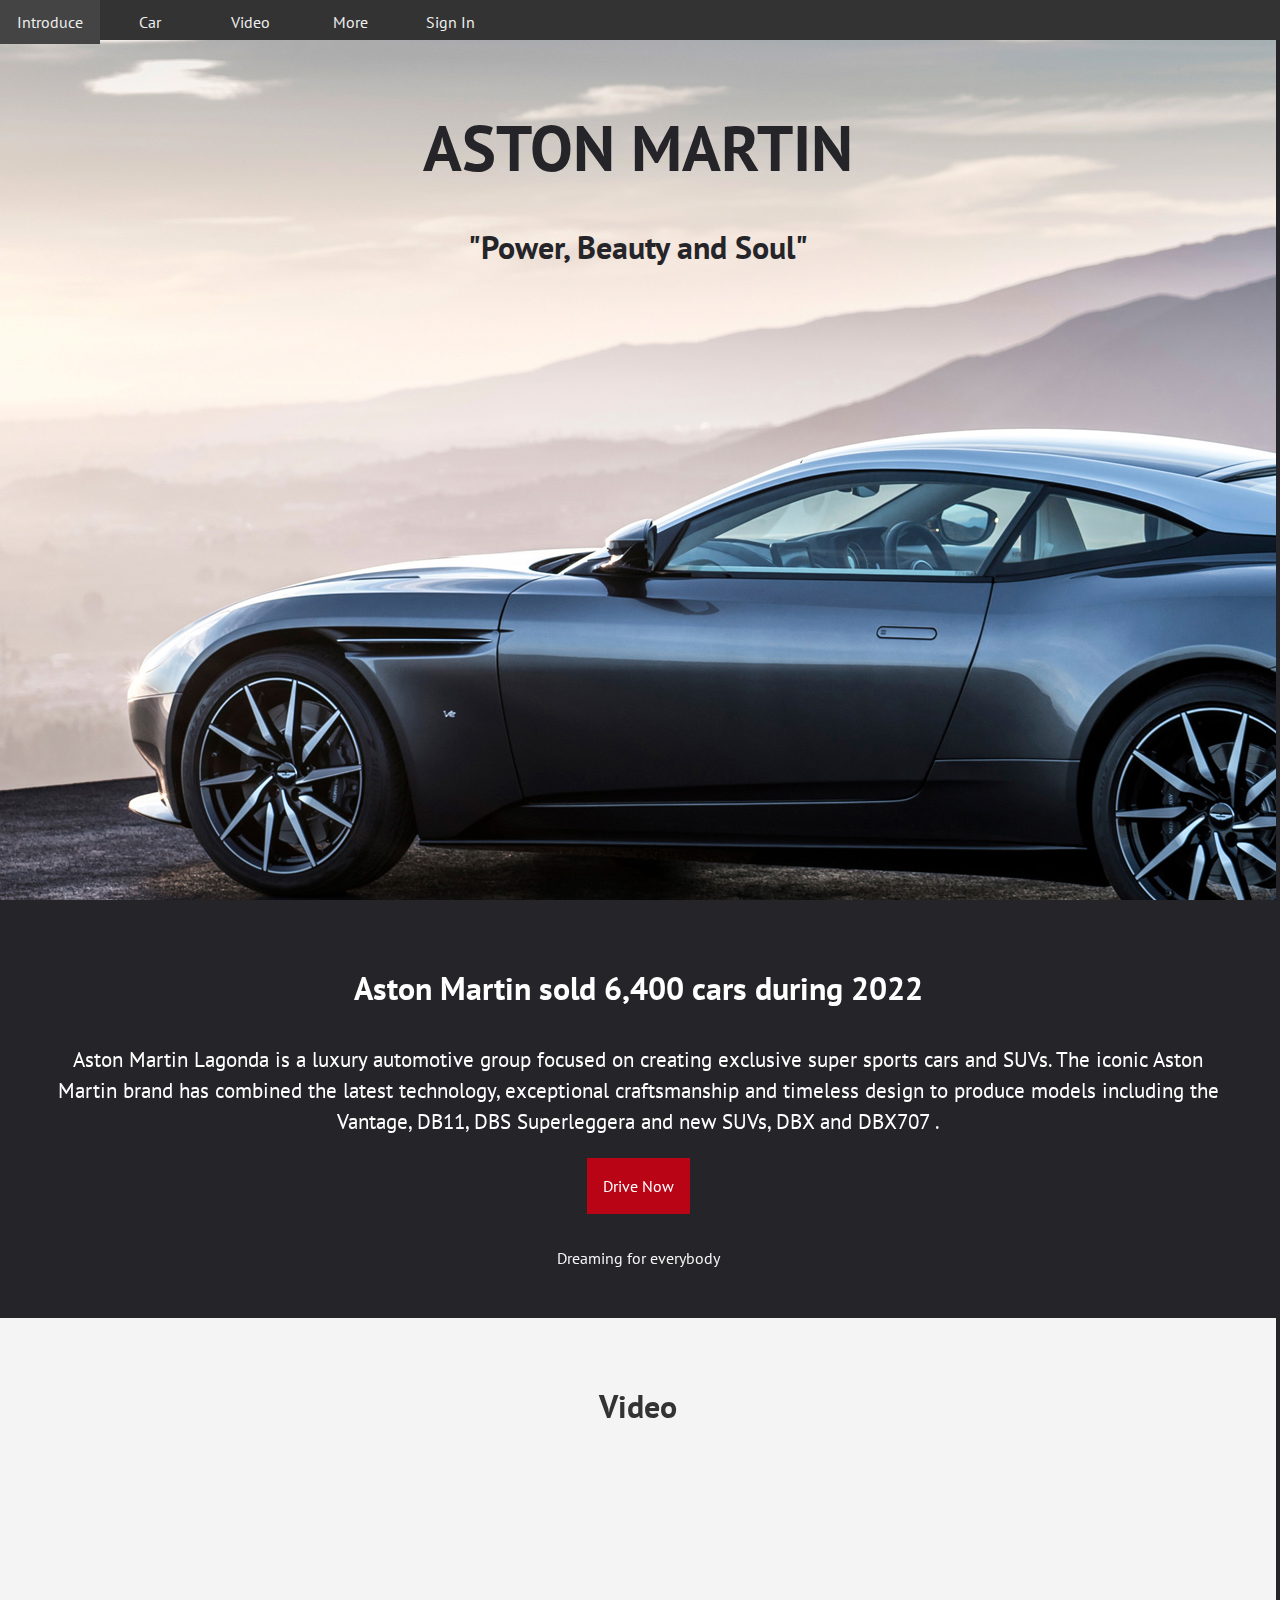
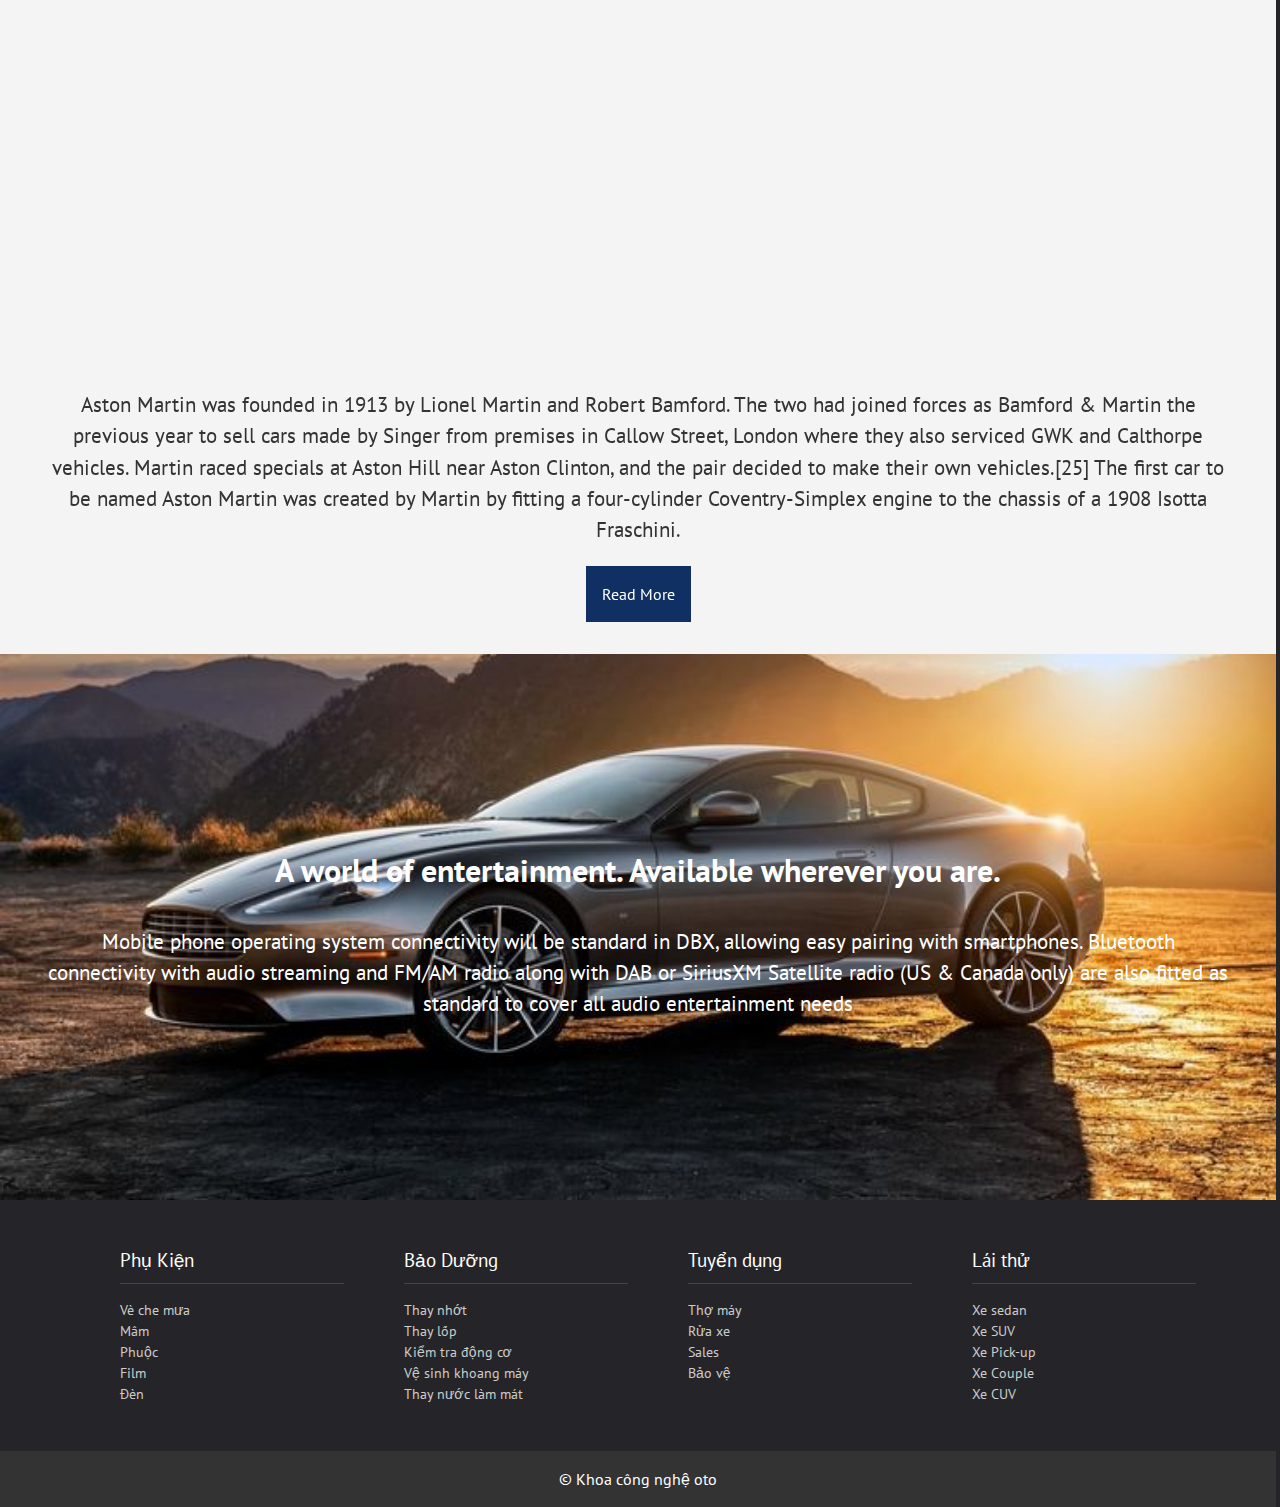
==== commit 0f838c70: "abc" ====
--- a/index.html
+++ b/index.html
@@ -47,9 +47,7 @@
   <!-- Car Section -->
   <section id="music" class="section">
     <div class="container">
-      <h2 class="section-head">
-       </i> Car
-      </h2>
+      
       <h3>Aston Martin sold 6,400 cars during 2022</h3>
       <p class="lead">Aston Martin Lagonda is a luxury automotive group focused on creating exclusive super sports cars and SUVs. 
         The iconic Aston Martin brand has combined the latest technology, exceptional craftsmanship and timeless design to produce models including the Vantage, DB11, DBS Superleggera and new SUVs, DBX and DBX707 .
--- a/css/style.css
+++ b/css/style.css
@@ -8,24 +8,31 @@
   --secondary-color-hover: #143f85;
   --light-color: #f4f4f4;
 }
+header{
+  width: 100%;
+  position: fixed;
+ 
+}
 .batman{
-  text-align: center;
-  margin-top: 80px;
-  margin-bottom: -50px;
-  margin-left: 20px;
-  margin-right: 20px;
-  background-repeat: no-repeat;
-  background-position: center;
-  background-size: cover;
-  background-image: url(../Image/5.jpg)
+  font-size: large;
+  text-align: center;
+  margin-top: 100px;
+}
+h1{ 
+  color: #252529;
+}
+h2 {
+  color: #252529;
 }
 
 body {
+  display: inline-block;
+  margin-top: auto;
   font-family: 'PT Sans', sans-serif;
   min-width: none;
   background-color: #252529;
   margin: 0;
-  color: #fff;
+  color:white;
   line-height: 1.5
 }
 
@@ -55,7 +62,7 @@
 }
 
 section#entertainment {
-  background: url(../image/3.jpg) no-repeat bottom/cover;
+  background: url(../Image/3.jpg) no-repeat bottom/cover;
   padding: 10rem 0;
 }
 
@@ -70,9 +77,11 @@
 #showcase {
   margin: 0;
   padding: 0;
-  
+
   width: 100%;
-  height: 100vh;
+  height: 100vh ;
+  background-image: url(../Image/13.jpg); 
+  background-position: center;
   position: relative;
   overflow-y: hidden;
 }
@@ -120,8 +129,8 @@
 .container {
   max-width: 1180px;
   text-align: center;
-  margin: 1;
-  padding: 1 3rem;
+  margin: 0;
+  padding: 0 3rem;
 }
 
 .lead {
@@ -343,7 +352,9 @@
 .next:hover {
     background: rgba(0,0,0,0.8);
 }
-.btn-menu {
-   margin-left: 10%;
-   width: 80%; height: 80vh;
-}
+
+
+
+
+
+
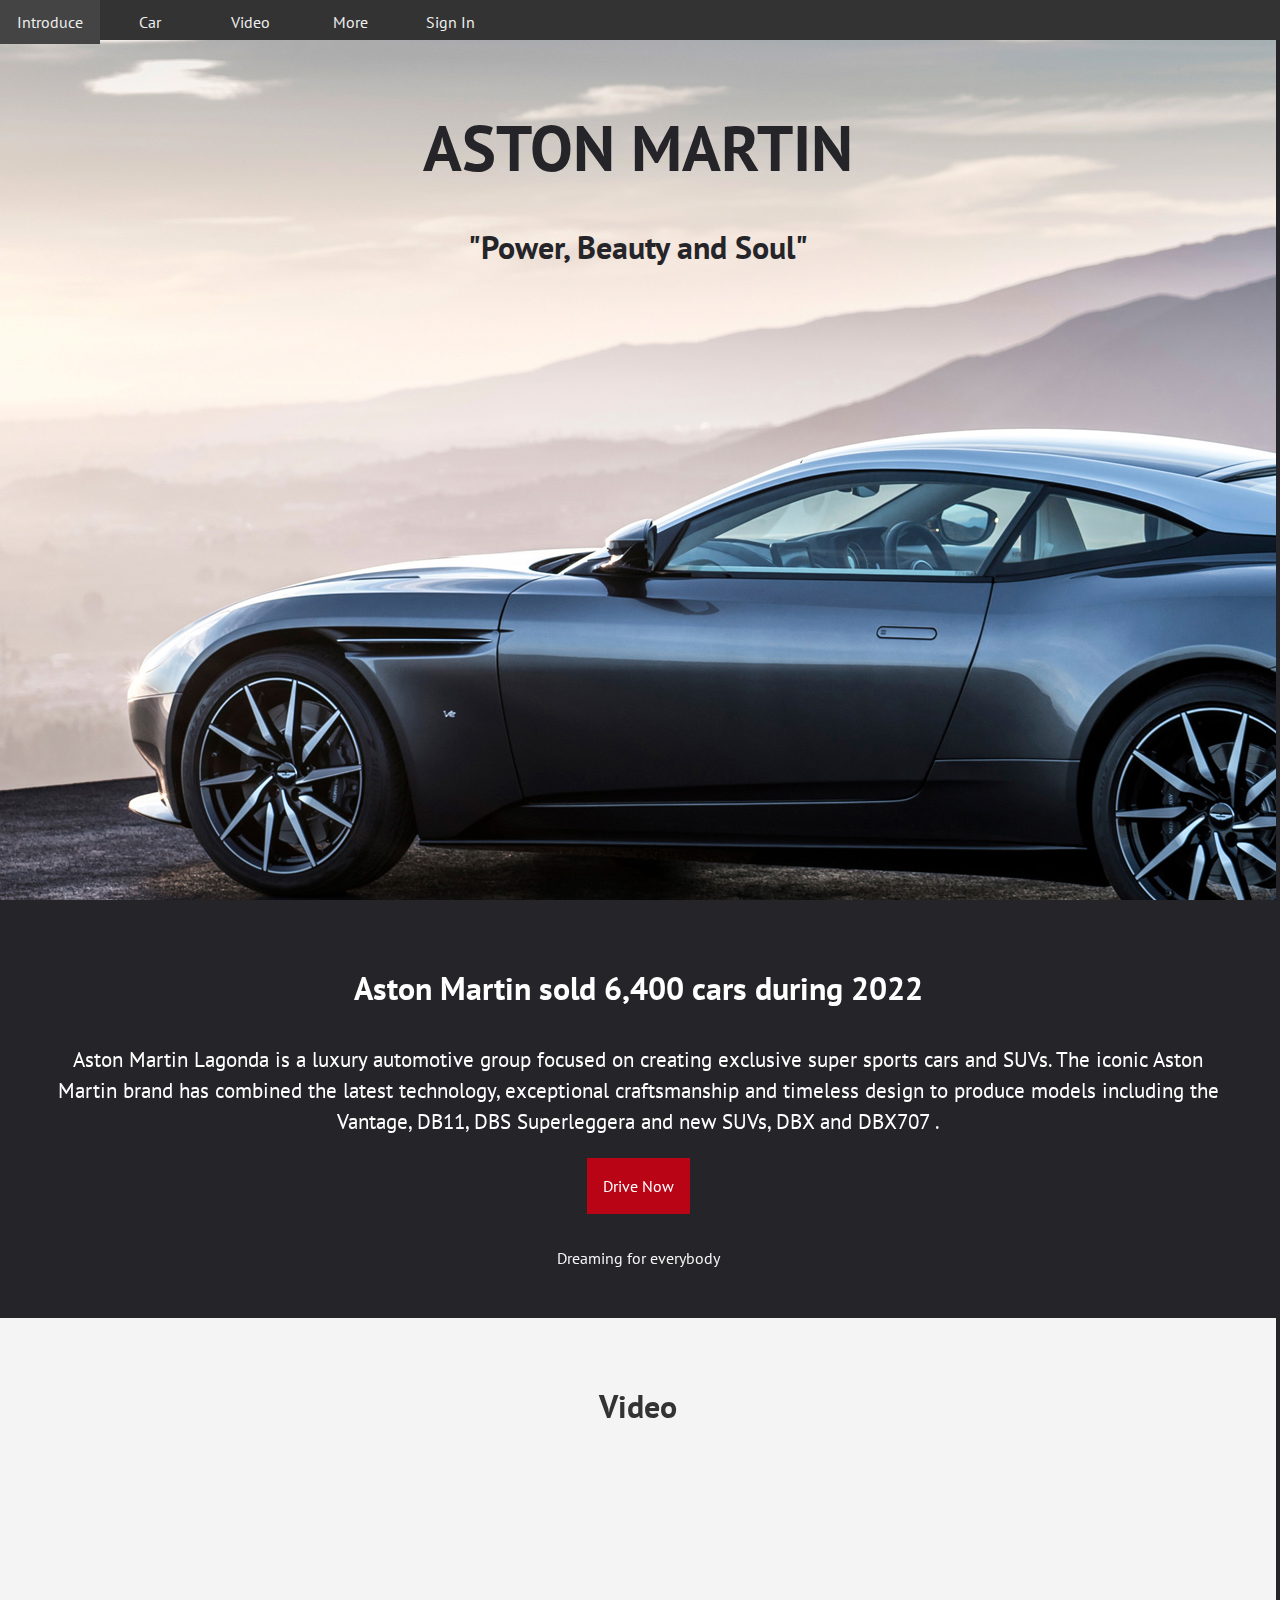
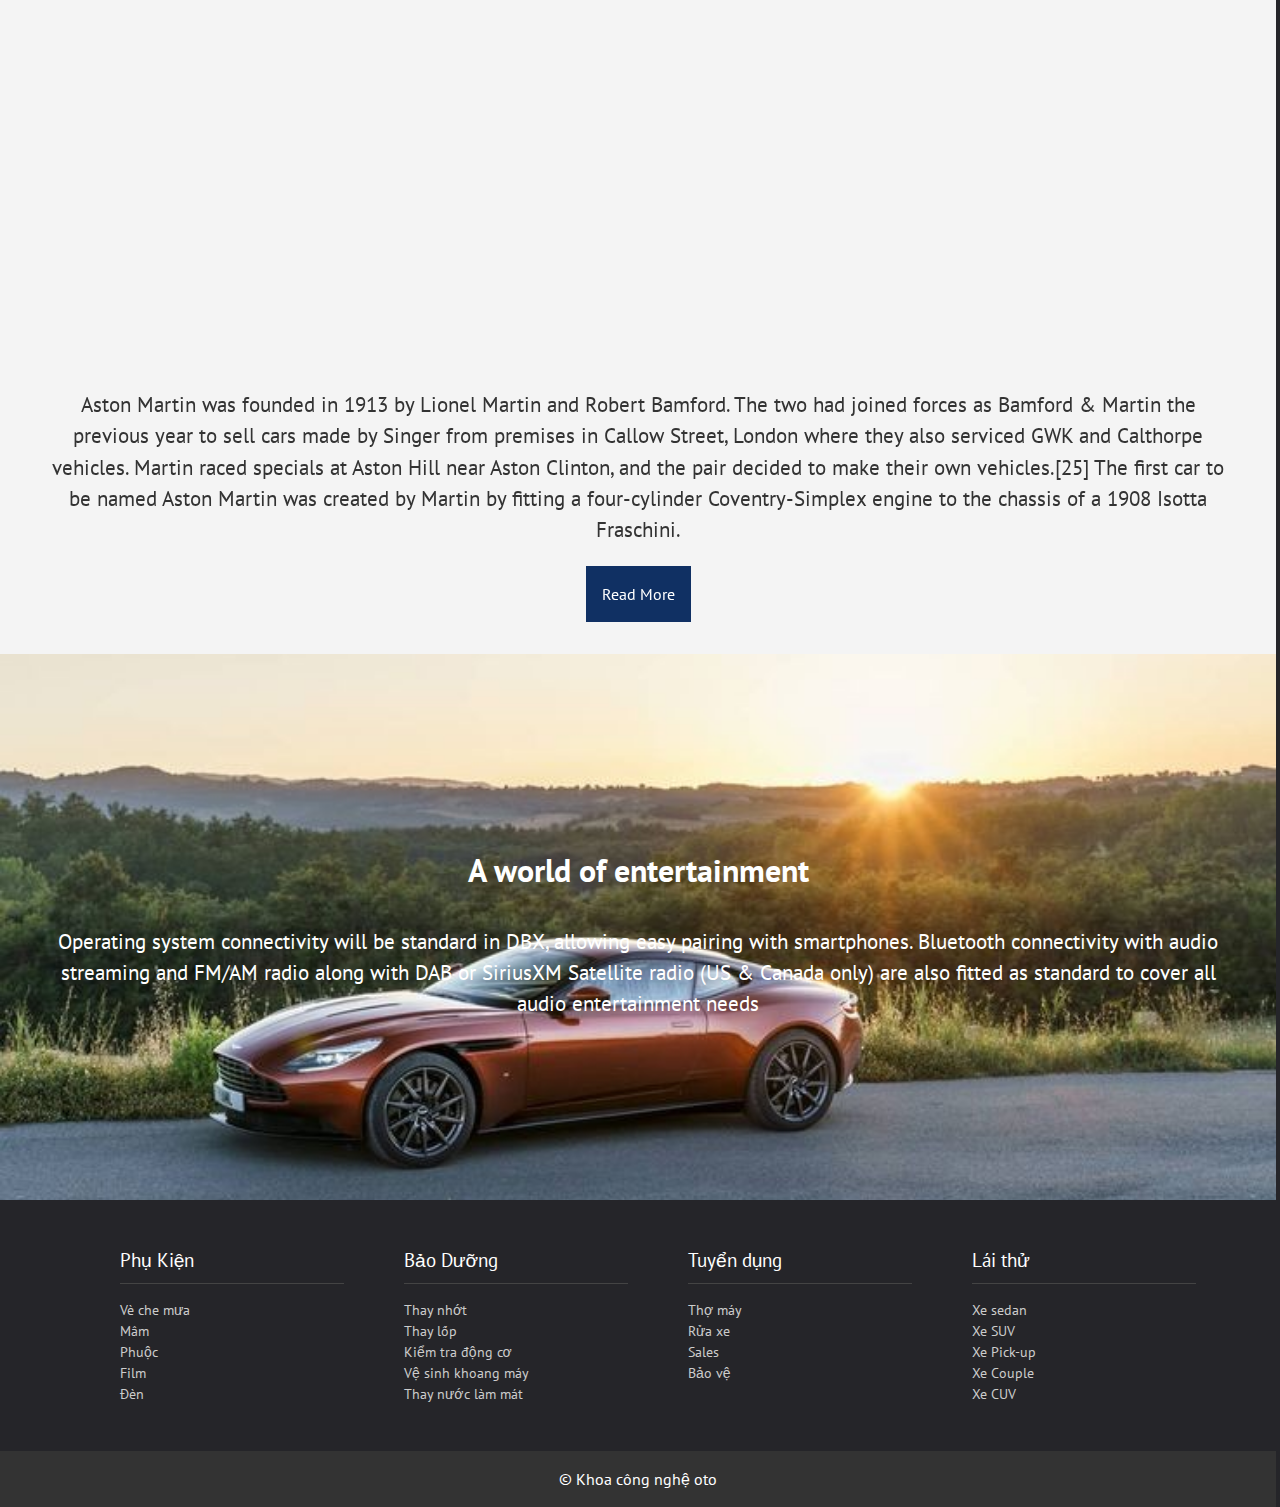
==== commit 1ad88340: "abc" ====
--- a/index.html
+++ b/index.html
@@ -47,7 +47,7 @@
   <!-- Car Section -->
   <section id="music" class="section">
     <div class="container">
-      
+
       <h3>Aston Martin sold 6,400 cars during 2022</h3>
       <p class="lead">Aston Martin Lagonda is a luxury automotive group focused on creating exclusive super sports cars and SUVs. 
         The iconic Aston Martin brand has combined the latest technology, exceptional craftsmanship and timeless design to produce models including the Vantage, DB11, DBS Superleggera and new SUVs, DBX and DBX707 .
@@ -98,8 +98,8 @@
   <!-- Entertainment Section -->
   <section id="entertainment" class="section">
     <div class="container">
-      <h3>A world of entertainment. Available wherever you are.</h3>
-      <p class="lead">Mobile phone operating system connectivity will be standard in DBX, allowing easy pairing with
+      <h3>A world of entertainment </h3>
+      <p class="lead">Operating system connectivity will be standard in DBX, allowing easy pairing with
         smartphones. Bluetooth connectivity with audio streaming and FM/AM radio along with DAB or
         SiriusXM Satellite radio (US & Canada only) are also fitted as standard to cover all audio
         entertainment needs</p>
--- a/css/style.css
+++ b/css/style.css
@@ -62,7 +62,10 @@
 }
 
 section#entertainment {
-  background: url(../Image/3.jpg) no-repeat bottom/cover;
+  background-image: url(../Image/2.jpg);
+  background-position: center;
+  background-repeat: no-repeat;
+  background-size: cover;
   padding: 10rem 0;
 }
 
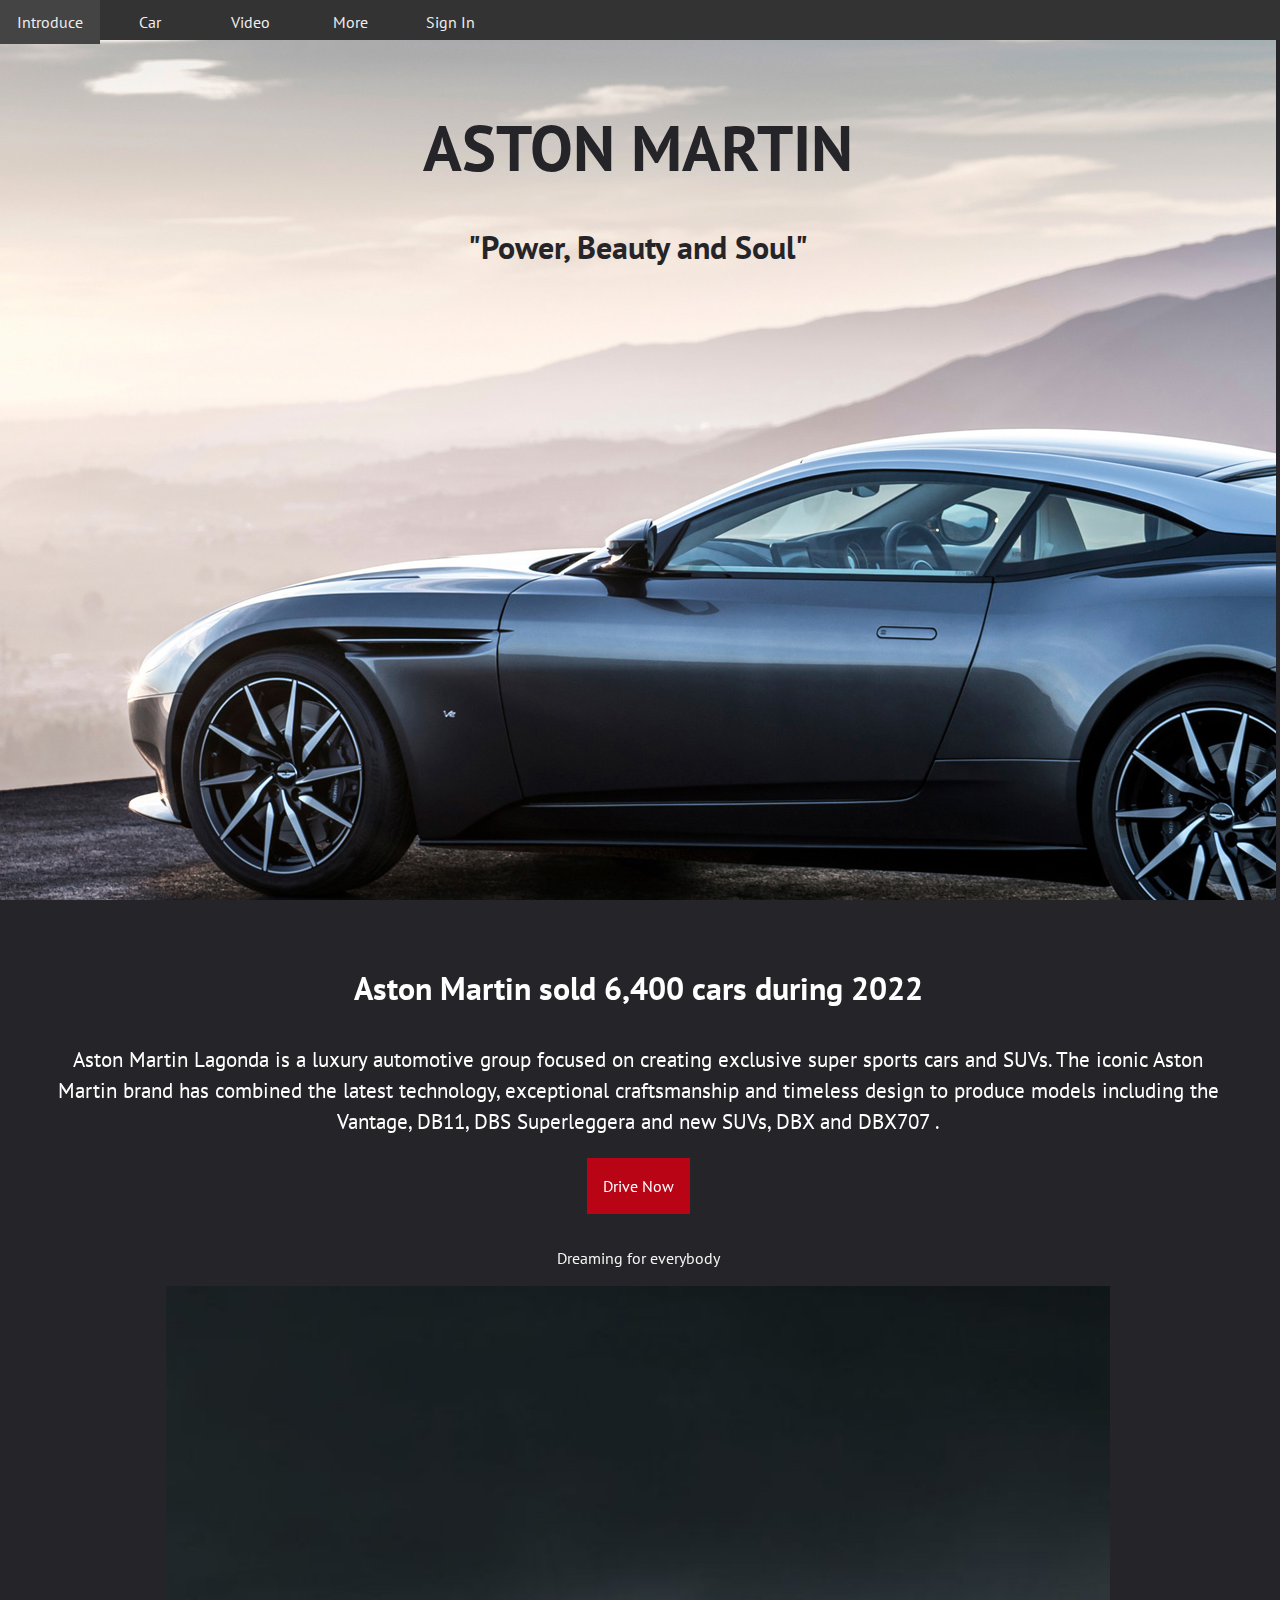
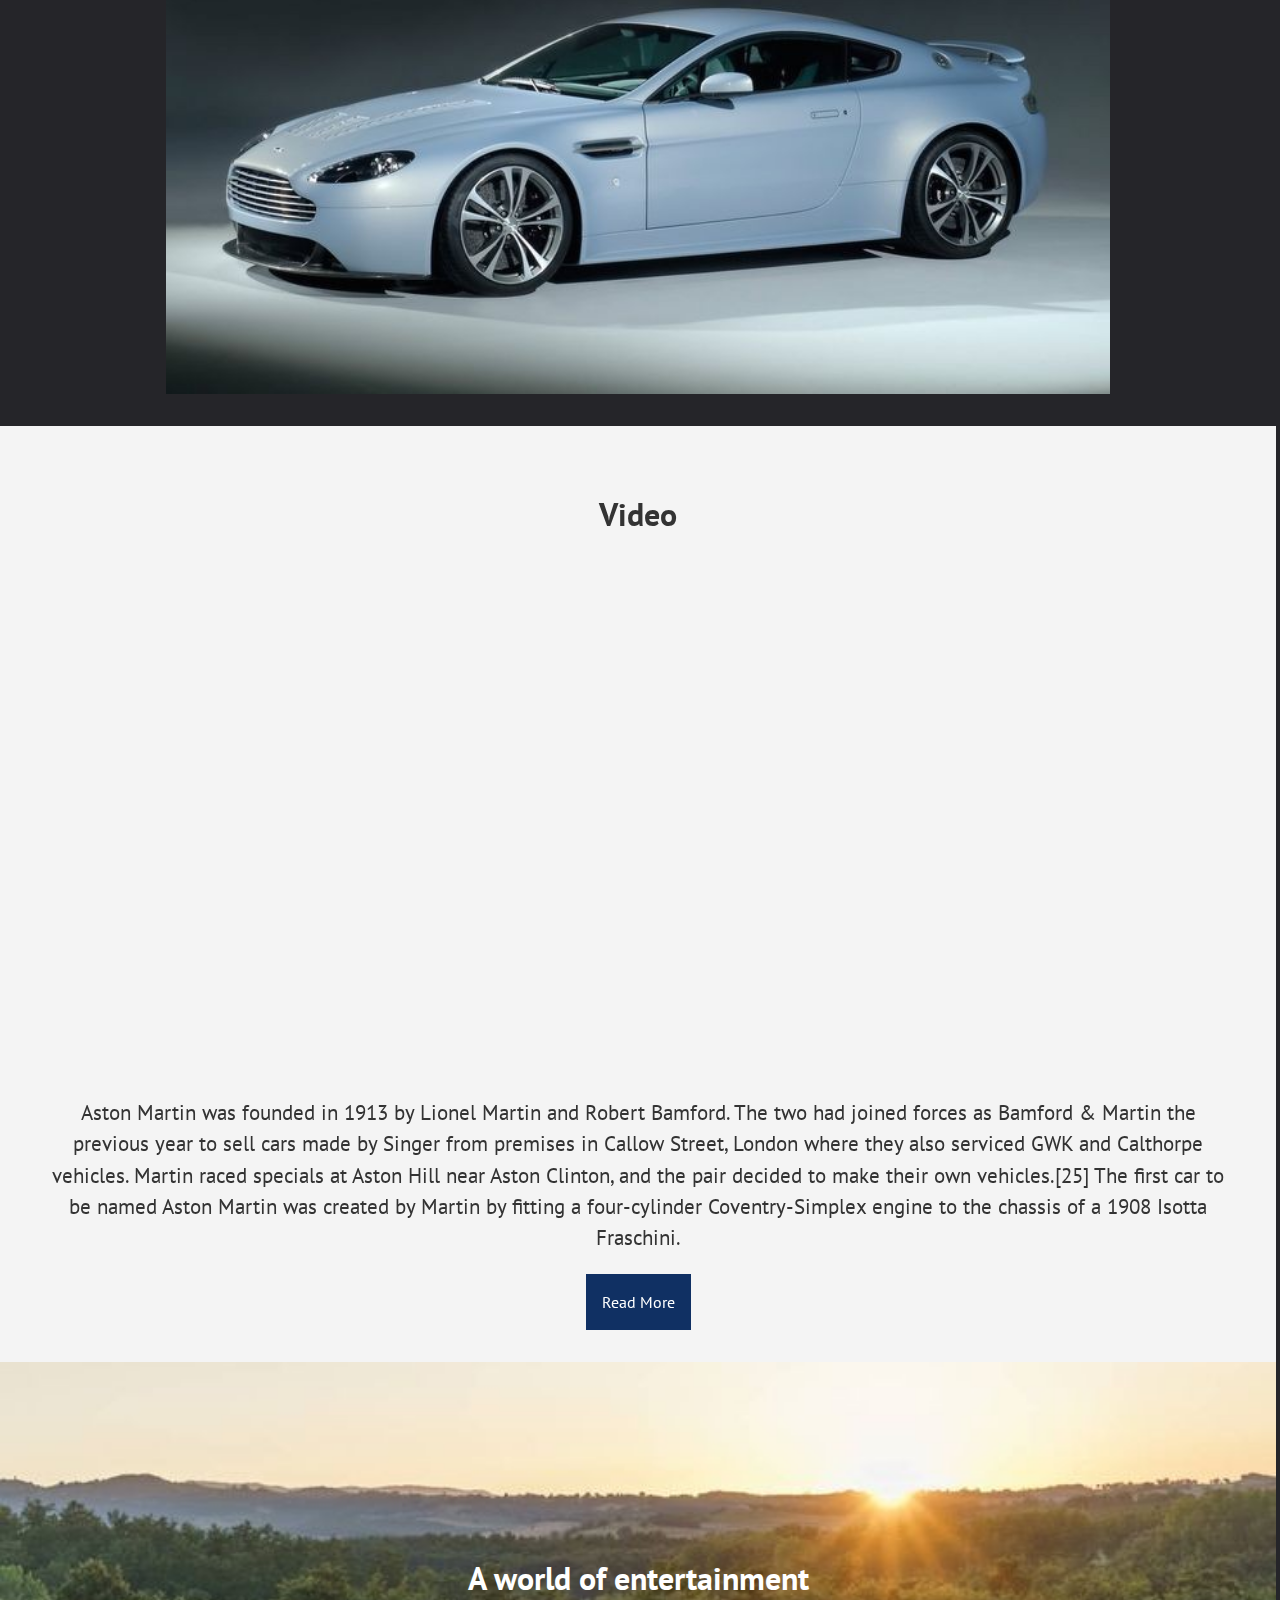
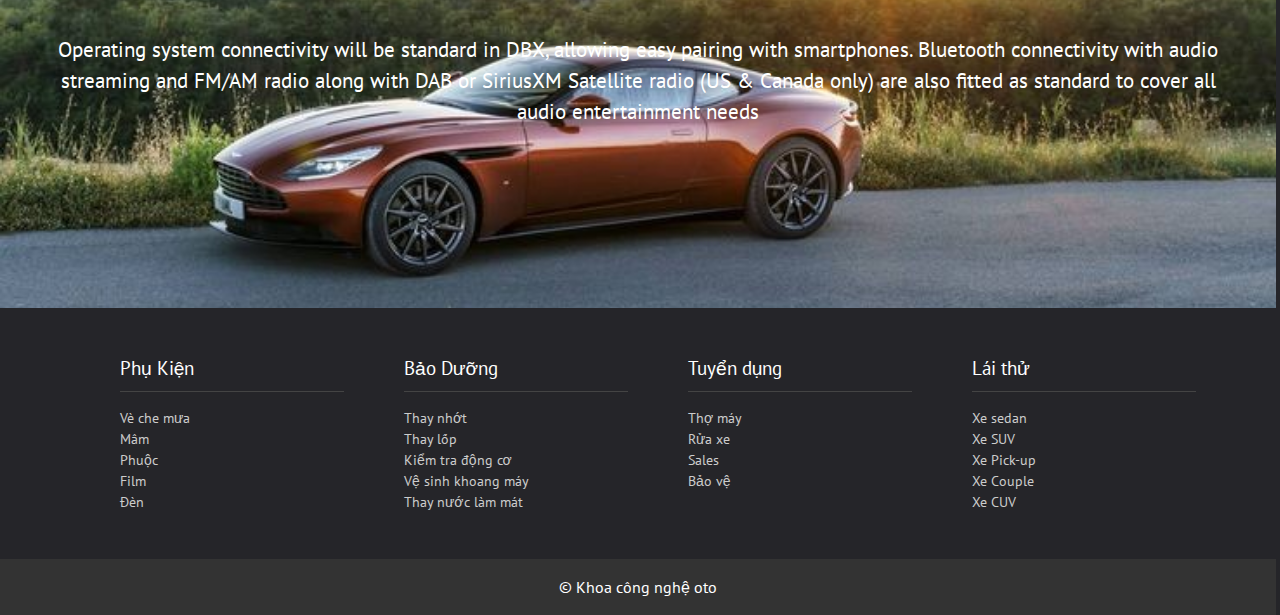
==== commit 48d26a84: "abc" ====
--- a/index.html
+++ b/index.html
@@ -55,9 +55,9 @@
       <a href="#" class="btn btn-primary mb">Drive Now</a>
       <p class="text-light">Dreaming for everybody</p>
       <div class="sedan">
-        <img src="./image/1.jpg" alt="" class="item" />
-        <img src="./image/6.jpg" alt="" class="item" />
-        <img src="./image/8.jpg" alt="" class="item" />
+        <img src="./Image/4.jpg" alt="" class="item" />
+        <img src="./Image/6.jpg" alt="" class="item" />
+        <img src="./Image/8.jpg" alt="" class="item" />
        
     </div>
     <script>
